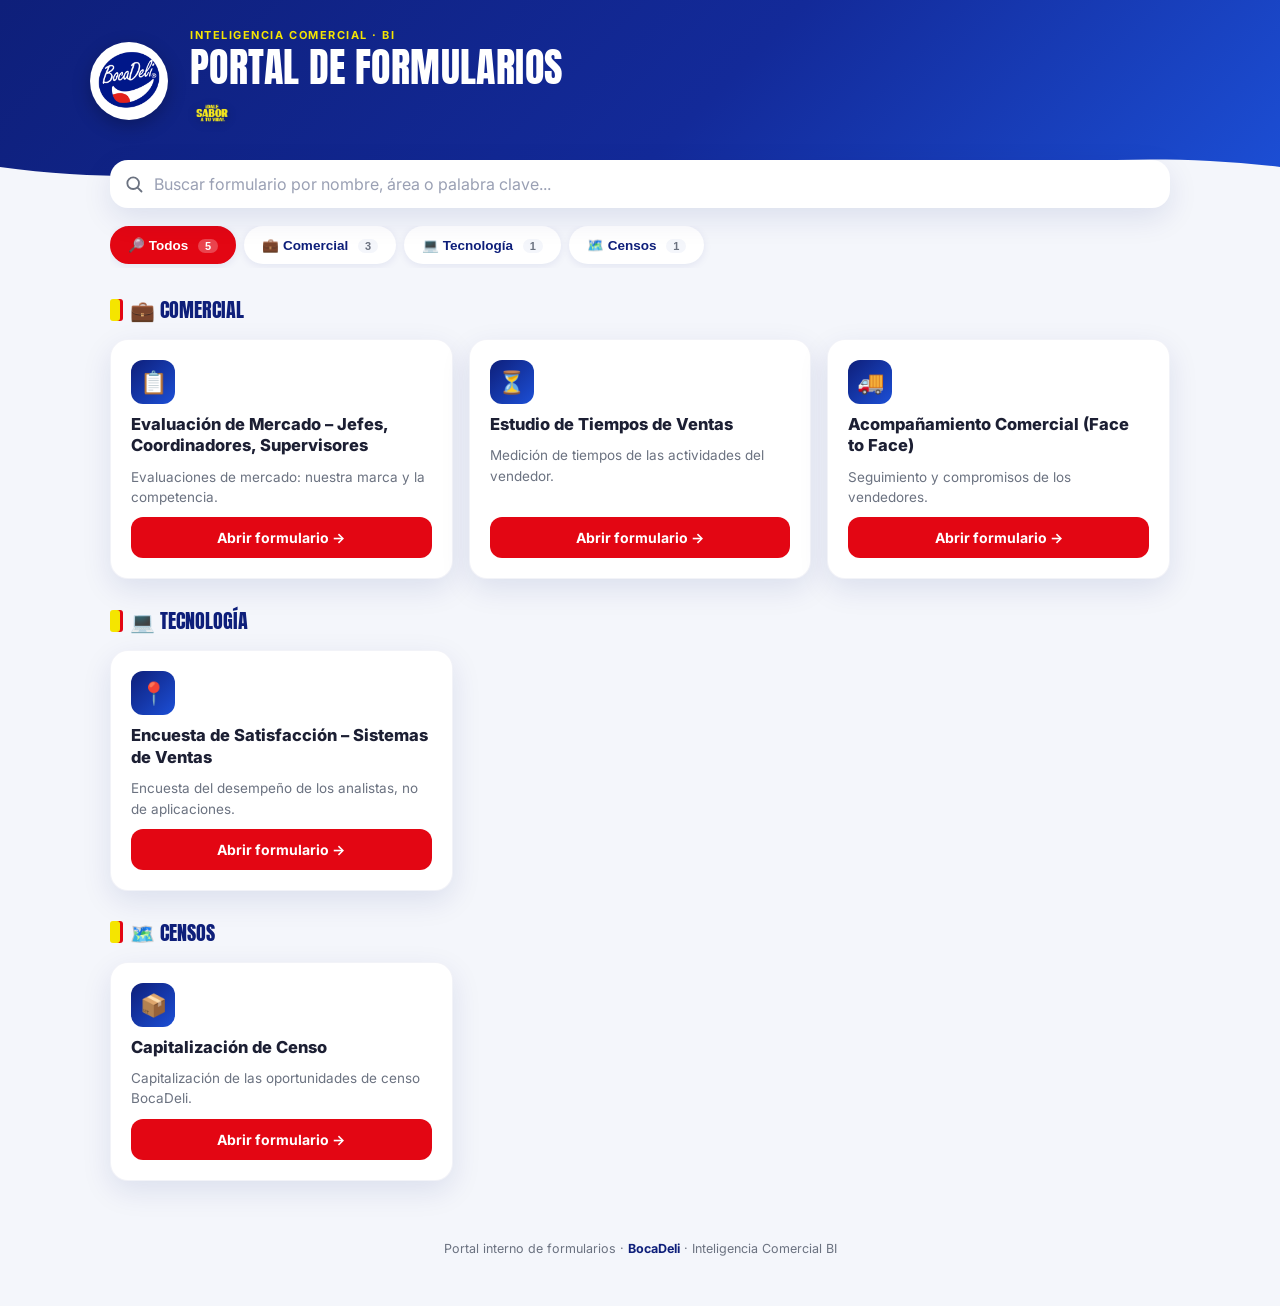
==== index.html @ ffc98bff "Add files via upload" ====
<!DOCTYPE html>
<html lang="es">
<head>
<meta charset="UTF-8">
<meta name="viewport" content="width=device-width, initial-scale=1.0, viewport-fit=cover">
<title>Portal de Formularios · BocaDeli</title>
<meta name="description" content="Portal central de formularios de campo de BocaDeli: Comercial, Tecnología y Censos.">

<!-- ===== PWA / instalación en celular ===== -->
<meta name="theme-color" content="#0e1f7a">
<meta name="mobile-web-app-capable" content="yes">
<meta name="apple-mobile-web-app-capable" content="yes">
<meta name="apple-mobile-web-app-status-bar-style" content="black-translucent">
<meta name="apple-mobile-web-app-title" content="Formularios BD">
<link rel="apple-touch-icon" href="[data-uri]">
<link id="manifest-link" rel="manifest" href="">
<link rel="icon" href="[data-uri]">

<link rel="preconnect" href="https://fonts.googleapis.com">
<link rel="preconnect" href="https://fonts.gstatic.com" crossorigin>
<link href="https://fonts.googleapis.com/css2?family=Anton&family=Inter:wght@400;500;600;700;800&display=swap" rel="stylesheet">

<style>
:root{
  --azul-marino:#0e1f7a;
  --azul-brillo:#1c4fd6;
  --rojo:#e30613;
  --rojo-oscuro:#b3040f;
  --amarillo:#f5e500;
  --blanco:#ffffff;
  --gris-fondo:#f4f6fb;
  --gris-texto:#1c1f33;
  --gris-medio:#6b7280;
  --sombra: 0 10px 30px rgba(14,31,122,.10);
  --radio: 18px;
}

*{box-sizing:border-box;margin:0;padding:0}
html{scroll-behavior:smooth}
body{
  font-family:'Inter',Arial,sans-serif;
  background:var(--gris-fondo);
  color:var(--gris-texto);
  -webkit-font-smoothing:antialiased;
  padding-bottom:40px;
}

/* ===== HEADER ===== */
header{
  position:relative;
  background:linear-gradient(135deg,var(--azul-marino) 0%,#132a99 55%,var(--azul-brillo) 100%);
  color:var(--blanco);
  padding:28px 20px 56px;
  overflow:hidden;
}
.header-inner{
  max-width:1100px;
  margin:0 auto;
  display:flex;
  align-items:center;
  gap:22px;
  flex-wrap:wrap;
}
.logo-wrap{
  width:78px;height:78px;flex:none;
  border-radius:50%;
  background:var(--blanco);
  padding:4px;
  box-shadow:0 6px 18px rgba(0,0,0,.25);
}
.logo-wrap img{width:100%;height:100%;object-fit:contain;border-radius:50%;display:block}
.titulo-wrap{flex:1;min-width:220px}
.eyebrow{
  text-transform:uppercase;
  letter-spacing:.14em;
  font-size:11px;
  font-weight:700;
  color:var(--amarillo);
  margin-bottom:4px;
}
h1{
  font-family:'Anton',Arial,sans-serif;
  font-weight:400;
  font-size:clamp(26px,5vw,40px);
  letter-spacing:.01em;
  line-height:1.05;
  text-transform:uppercase;
}
.eslogan-img{
  height:34px;
  margin-top:8px;
  filter:drop-shadow(0 2px 4px rgba(0,0,0,.25));
}
.header-wave{
  position:absolute;
  left:0;bottom:-1px;width:100%;
  line-height:0;
}
.header-wave svg{width:100%;height:44px;display:block}

/* ===== CONTENEDOR ===== */
.container{max-width:1100px;margin:-30px auto 0;padding:0 20px}

.buscador-card{
  background:var(--blanco);
  border-radius:var(--radio);
  box-shadow:var(--sombra);
  padding:14px;
  display:flex;
  gap:10px;
  align-items:center;
  position:relative;
  z-index:3;
}
.buscador-card svg{flex:none;color:var(--gris-medio)}
#buscar{
  flex:1;border:none;outline:none;
  font-size:16px;font-family:'Inter',sans-serif;
  background:transparent;color:var(--gris-texto);
}
#buscar::placeholder{color:#9aa0b4}
#limpiar{
  display:none;
  border:none;background:var(--gris-fondo);
  width:28px;height:28px;border-radius:50%;
  color:var(--gris-medio);font-size:16px;cursor:pointer;
  align-items:center;justify-content:center;
}

/* ===== FILTROS ===== */
.filtros{
  display:flex;gap:8px;overflow-x:auto;
  margin:18px 0 8px;
  padding-bottom:4px;
  -webkit-overflow-scrolling:touch;
  scrollbar-width:none;
}
.filtros::-webkit-scrollbar{display:none}
.pill{
  flex:none;
  border:2px solid transparent;
  background:var(--blanco);
  color:var(--azul-marino);
  font-weight:700;
  font-size:13.5px;
  padding:9px 16px;
  border-radius:999px;
  cursor:pointer;
  white-space:nowrap;
  box-shadow:0 2px 8px rgba(14,31,122,.08);
  transition:.15s;
}
.pill .n{
  display:inline-block;margin-left:6px;
  background:var(--gris-fondo);
  color:var(--gris-medio);
  font-size:11px;font-weight:800;
  padding:1px 7px;border-radius:999px;
}
.pill.activa{
  background:var(--rojo);
  color:var(--blanco);
  border-color:var(--rojo);
}
.pill.activa .n{background:rgba(255,255,255,.25);color:var(--blanco)}

/* ===== SECCIONES / CATEGORIAS ===== */
.cat{margin:26px 0}
.cat h2{
  font-family:'Anton',Arial,sans-serif;
  font-weight:400;
  text-transform:uppercase;
  font-size:20px;
  color:var(--azul-marino);
  display:flex;align-items:center;gap:10px;
  margin-bottom:14px;
}
.cat h2::before{
  content:"";
  width:10px;height:22px;
  background:var(--amarillo);
  border-radius:3px;
  box-shadow:3px 0 0 var(--rojo);
}

.grid{
  display:grid;
  grid-template-columns:repeat(auto-fill,minmax(260px,1fr));
  gap:16px;
}
.card{
  background:var(--blanco);
  border-radius:var(--radio);
  padding:20px;
  box-shadow:var(--sombra);
  display:flex;flex-direction:column;gap:10px;
  transition:.2s transform, .2s box-shadow;
  border:1px solid rgba(14,31,122,.05);
}
.card:hover{transform:translateY(-4px);box-shadow:0 16px 34px rgba(14,31,122,.16)}
.card .icono{
  width:44px;height:44px;
  border-radius:12px;
  background:linear-gradient(135deg,var(--azul-marino),var(--azul-brillo));
  display:flex;align-items:center;justify-content:center;
  font-size:22px;
}
.card h3{
  font-size:16.5px;
  color:var(--gris-texto);
  font-weight:800;
  line-height:1.3;
}
.card p{
  font-size:13.5px;
  color:var(--gris-medio);
  line-height:1.5;
  flex:1;
}
.btn{
  display:flex;align-items:center;justify-content:center;gap:6px;
  text-align:center;
  background:var(--rojo);
  color:var(--blanco);
  padding:12px;border-radius:12px;
  text-decoration:none;font-weight:700;font-size:14px;
  transition:.15s;
}
.btn:hover{background:var(--rojo-oscuro)}
.btn:active{transform:scale(.98)}

.vacio{
  text-align:center;
  padding:60px 20px;
  color:var(--gris-medio);
}
.vacio .emoji{font-size:40px;display:block;margin-bottom:10px}

/* ===== BOTON INSTALAR ===== */
#instalarBtn{
  position:fixed;
  right:18px;bottom:18px;
  display:none;
  align-items:center;gap:8px;
  background:var(--amarillo);
  color:var(--azul-marino);
  font-weight:800;font-size:14px;
  border:none;border-radius:999px;
  padding:13px 18px;
  box-shadow:0 10px 26px rgba(14,31,122,.35);
  cursor:pointer;
  z-index:50;
}
#instalarBtn:active{transform:scale(.97)}

/* ===== FOOTER ===== */
footer{
  text-align:center;color:var(--gris-medio);
  padding:34px 20px 10px;font-size:12.5px;
}
footer strong{color:var(--azul-marino)}

@media (max-width:520px){
  .header-inner{gap:14px}
  .logo-wrap{width:62px;height:62px}
  .eslogan-img{height:26px}
}
</style>
</head>
<body>

<header>
  <div class="header-inner">
    <div class="logo-wrap"><img src="[data-uri]" alt="Logo BocaDeli"></div>
    <div class="titulo-wrap">
      <div class="eyebrow">Inteligencia Comercial · BI</div>
      <h1>Portal de Formularios</h1>
      <img class="eslogan-img" src="[data-uri]" alt="¡Dale Sabor a Tu Vida!">
    </div>
  </div>
  <div class="header-wave">
    <svg viewBox="0 0 1200 44" preserveAspectRatio="none">
      <path d="M0,20 C200,50 350,-6 600,20 C850,46 1000,-6 1200,20 L1200,44 L0,44 Z" fill="#f4f6fb"></path>
    </svg>
  </div>
</header>

<div class="container">

  <div class="buscador-card">
    <svg width="20" height="20" viewBox="0 0 24 24" fill="none" stroke="currentColor" stroke-width="2.2" stroke-linecap="round"><circle cx="11" cy="11" r="7"/><line x1="21" y1="21" x2="16.65" y2="16.65"/></svg>
    <input id="buscar" placeholder="Buscar formulario por nombre, área o palabra clave...">
    <button id="limpiar" aria-label="Limpiar búsqueda">✕</button>
  </div>

  <div id="filtros" class="filtros"></div>

  <div id="contenido"></div>

</div>

<button id="instalarBtn">📲 Instalar app</button>

<footer>
  Portal interno de formularios · <strong>BocaDeli</strong> · Inteligencia Comercial BI
</footer>

<script>
// =====================================================================
//  SOLO EDITA ESTA LISTA para agregar, quitar o modificar formularios
// =====================================================================
const formularios=[

{categoria:"Comercial",nombre:"Evaluación de Mercado – Jefes, Coordinadores, Supervisores",icono:"📋",descripcion:"Evaluaciones de mercado: nuestra marca y la competencia.",url:"https://ee.kobotoolbox.org/x/xjILeZWO"},

{categoria:"Comercial",nombre:"Estudio de Tiempos de Ventas",icono:"⏳",descripcion:"Medición de tiempos de las actividades del vendedor.",url:"https://ee.kobotoolbox.org/x/Ns5ZGvxy"},

{categoria:"Comercial",nombre:"Acompañamiento Comercial (Face to Face)",icono:"🚚",descripcion:"Seguimiento y compromisos de los vendedores.",url:"https://ee.kobotoolbox.org/x/BVOSoxFt"},

{categoria:"Tecnología",nombre:"Encuesta de Satisfacción – Sistemas de Ventas",icono:"📍",descripcion:"Encuesta del desempeño de los analistas, no de aplicaciones.",url:"https://ee.kobotoolbox.org/x/dJZCSfoc"},

{categoria:"Censos",nombre:"Capitalización de Censo",icono:"📦",descripcion:"Capitalización de las oportunidades de censo BocaDeli.",url:"https://ee.kobotoolbox.org/x/BXG2L4Yx"}

];
// =====================================================================

let filtroActivo="Todos";
let textoBusqueda="";

function iconoCategoria(cat){
  const mapa={"Comercial":"💼","Tecnología":"💻","Censos":"🗺️"};
  return mapa[cat] || "🗂️";
}

function listaFiltrada(){
  const t=textoBusqueda.toLowerCase().trim();
  return formularios.filter(f=>{
    const coincideCat = filtroActivo==="Todos" || f.categoria===filtroActivo;
    const coincideTexto = !t ||
      f.nombre.toLowerCase().includes(t) ||
      f.categoria.toLowerCase().includes(t) ||
      f.descripcion.toLowerCase().includes(t);
    return coincideCat && coincideTexto;
  });
}

function renderFiltros(){
  const cont=document.getElementById("filtros");
  const categorias=[...new Set(formularios.map(f=>f.categoria))];
  const todas=["Todos",...categorias];
  cont.innerHTML="";
  todas.forEach(cat=>{
    const count = cat==="Todos" ? formularios.length : formularios.filter(f=>f.categoria===cat).length;
    const btn=document.createElement("button");
    btn.className="pill"+(cat===filtroActivo?" activa":"");
    btn.innerHTML = `${cat==="Todos"?"🔎":iconoCategoria(cat)} ${cat} <span class="n">${count}</span>`;
    btn.addEventListener("click",()=>{
      filtroActivo=cat;
      renderFiltros();
      renderContenido();
    });
    cont.appendChild(btn);
  });
}

function renderContenido(){
  const cont=document.getElementById("contenido");
  const lista=listaFiltrada();
  cont.innerHTML="";

  if(lista.length===0){
    cont.innerHTML = `<div class="vacio"><span class="emoji">🔍</span>No se encontraron formularios.<br>Probá con otra palabra o categoría.</div>`;
    return;
  }

  const categorias=[...new Set(lista.map(x=>x.categoria))];

  categorias.forEach(cat=>{
    const sec=document.createElement("div");
    sec.className="cat";
    sec.innerHTML=`<h2>${iconoCategoria(cat)} ${cat}</h2><div class="grid"></div>`;
    const grid=sec.querySelector(".grid");

    lista.filter(x=>x.categoria===cat).forEach(f=>{
      const card=document.createElement("div");
      card.className="card";
      card.innerHTML=`
        <div class="icono">${f.icono}</div>
        <h3>${f.nombre}</h3>
        <p>${f.descripcion}</p>
        <a class="btn" href="${f.url}" target="_blank" rel="noopener">Abrir formulario →</a>
      `;
      grid.appendChild(card);
    });

    cont.appendChild(sec);
  });
}

document.getElementById("buscar").addEventListener("input",e=>{
  textoBusqueda=e.target.value;
  document.getElementById("limpiar").style.display = textoBusqueda ? "flex" : "none";
  renderContenido();
});

document.getElementById("limpiar").addEventListener("click",()=>{
  textoBusqueda="";
  document.getElementById("buscar").value="";
  document.getElementById("limpiar").style.display="none";
  renderContenido();
});

renderFiltros();
renderContenido();

// =====================================================================
//  Instalación como app en el celular (PWA - Manifest dinámico)
// =====================================================================
const manifest = {
  name: "Portal de Formularios BocaDeli",
  short_name: "Formularios BD",
  description: "Portal central de formularios de campo de BocaDeli",
  start_url: location.pathname,
  scope: location.pathname,
  display: "standalone",
  background_color: "#f4f6fb",
  theme_color: "#0e1f7a",
  icons: [
    { src: "[data-uri]", sizes: "192x192", type: "image/png" },
    { src: "[data-uri]", sizes: "512x512", type: "image/png" }
  ]
};
const manifestBlob = new Blob([JSON.stringify(manifest)], {type:"application/json"});
document.getElementById("manifest-link").setAttribute("href", URL.createObjectURL(manifestBlob));

let deferredPrompt=null;
const instalarBtn=document.getElementById("instalarBtn");

window.addEventListener("beforeinstallprompt",(e)=>{
  e.preventDefault();
  deferredPrompt=e;
  instalarBtn.style.display="flex";
});

instalarBtn.addEventListener("click", async ()=>{
  if(deferredPrompt){
    deferredPrompt.prompt();
    await deferredPrompt.userChoice;
    deferredPrompt=null;
    instalarBtn.style.display="none";
  } else if(/iphone|ipad|ipod/i.test(navigator.userAgent)){
    alert("En iPhone/iPad: tocá el botón Compartir (⬆️) y luego 'Agregar a pantalla de inicio'.");
  } else {
    alert("Abrí el menú del navegador (⋮) y elegí 'Instalar app' o 'Agregar a pantalla de inicio'.");
  }
});

window.addEventListener("appinstalled", ()=>{
  instalarBtn.style.display="none";
});
</script>

</body>
</html>
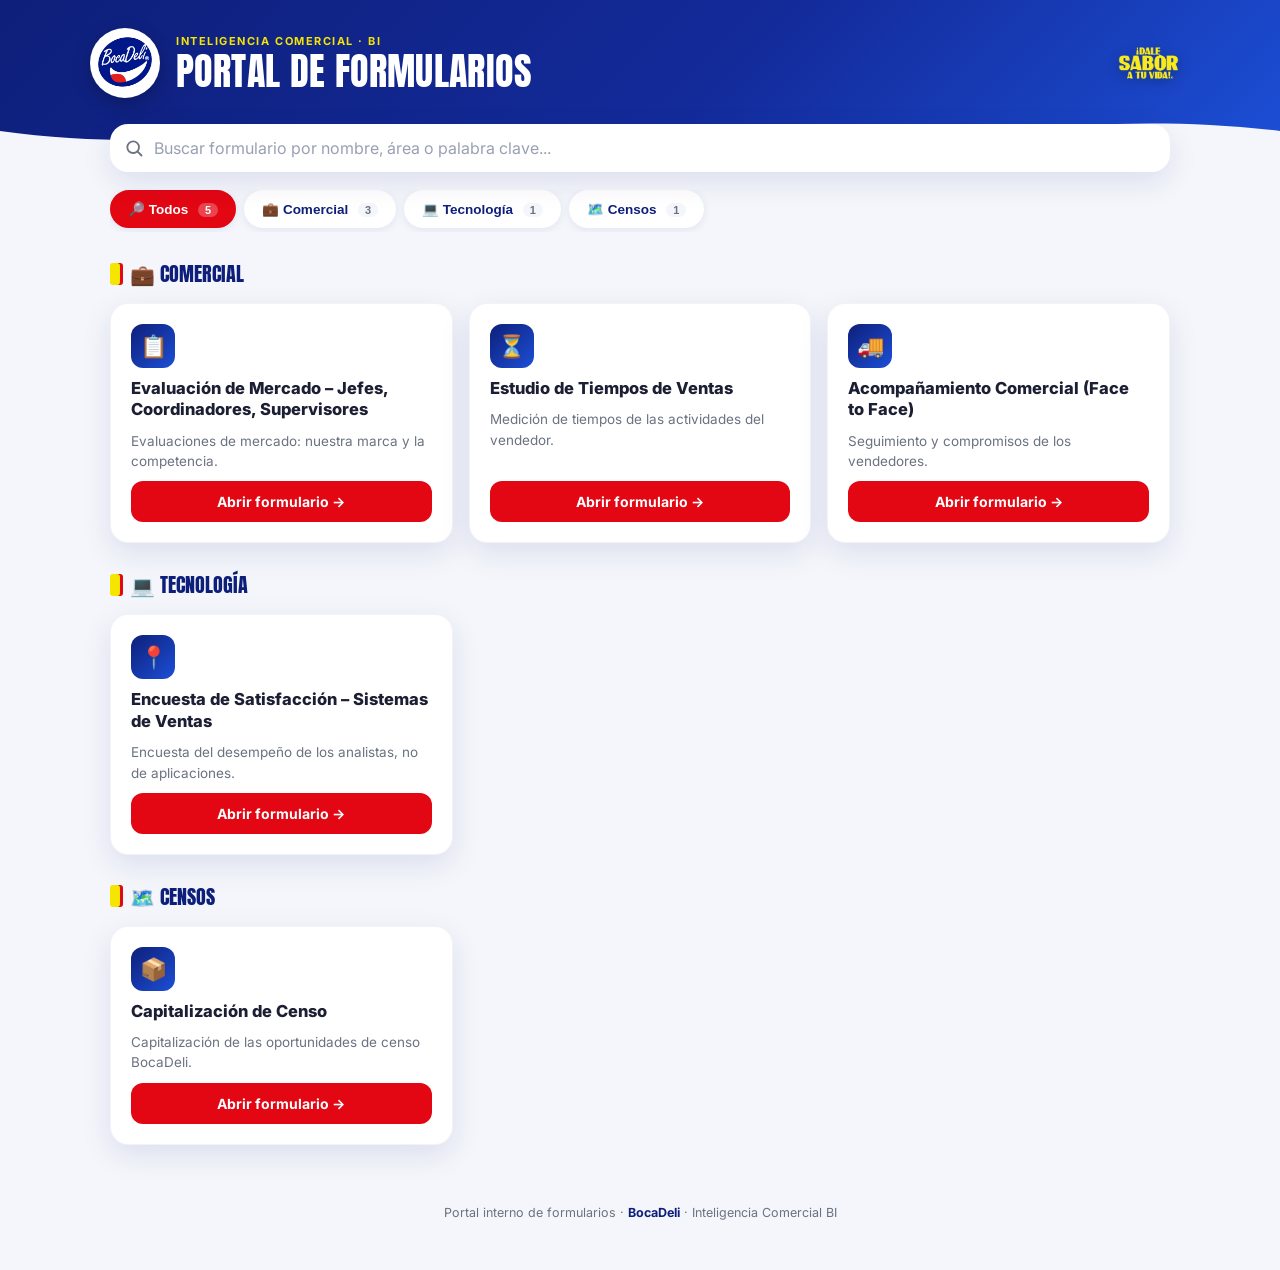
==== commit b5b8da18: "Add files via upload" ====
--- a/index.html
+++ b/index.html
@@ -12,9 +12,9 @@
 <meta name="apple-mobile-web-app-capable" content="yes">
 <meta name="apple-mobile-web-app-status-bar-style" content="black-translucent">
 <meta name="apple-mobile-web-app-title" content="Formularios BD">
-<link rel="apple-touch-icon" href="[data-uri]">
-<link id="manifest-link" rel="manifest" href="">
-<link rel="icon" href="[data-uri]">
+<link rel="apple-touch-icon" href="icon-512.png">
+<link rel="manifest" href="manifest.json">
+<link rel="icon" href="icon-192.png">
 
 <link rel="preconnect" href="https://fonts.googleapis.com">
 <link rel="preconnect" href="https://fonts.gstatic.com" crossorigin>
@@ -58,18 +58,25 @@
   margin:0 auto;
   display:flex;
   align-items:center;
-  gap:22px;
+  justify-content:space-between;
+  gap:18px;
   flex-wrap:wrap;
 }
+.marca-izq{
+  display:flex;
+  align-items:center;
+  gap:16px;
+  flex:1;
+  min-width:220px;
+}
 .logo-wrap{
-  width:78px;height:78px;flex:none;
+  width:70px;height:70px;flex:none;
   border-radius:50%;
   background:var(--blanco);
   padding:4px;
   box-shadow:0 6px 18px rgba(0,0,0,.25);
 }
 .logo-wrap img{width:100%;height:100%;object-fit:contain;border-radius:50%;display:block}
-.titulo-wrap{flex:1;min-width:220px}
 .eyebrow{
   text-transform:uppercase;
   letter-spacing:.14em;
@@ -81,15 +88,25 @@
 h1{
   font-family:'Anton',Arial,sans-serif;
   font-weight:400;
-  font-size:clamp(26px,5vw,40px);
+  font-size:clamp(24px,4.6vw,38px);
   letter-spacing:.01em;
   line-height:1.05;
   text-transform:uppercase;
 }
+.eslogan-wrap{
+  flex:none;
+  margin-left:auto;
+}
 .eslogan-img{
-  height:34px;
-  margin-top:8px;
-  filter:drop-shadow(0 2px 4px rgba(0,0,0,.25));
+  height:64px;
+  display:block;
+  filter:drop-shadow(0 3px 6px rgba(0,0,0,.3));
+}
+@media (max-width:640px){
+  .header-inner{justify-content:center;text-align:center}
+  .marca-izq{justify-content:center}
+  .eslogan-wrap{margin:0 auto}
+  .eslogan-img{height:48px;margin-top:4px}
 }
 .header-wave{
   position:absolute;
@@ -271,10 +288,14 @@
 
 <header>
   <div class="header-inner">
-    <div class="logo-wrap"><img src="[data-uri]" alt="Logo BocaDeli"></div>
-    <div class="titulo-wrap">
-      <div class="eyebrow">Inteligencia Comercial · BI</div>
-      <h1>Portal de Formularios</h1>
+    <div class="marca-izq">
+      <div class="logo-wrap"><img src="[data-uri]" alt="Logo BocaDeli"></div>
+      <div class="titulo-wrap">
+        <div class="eyebrow">Inteligencia Comercial · BI</div>
+        <h1>Portal de Formularios</h1>
+      </div>
+    </div>
+    <div class="eslogan-wrap">
       <img class="eslogan-img" src="[data-uri]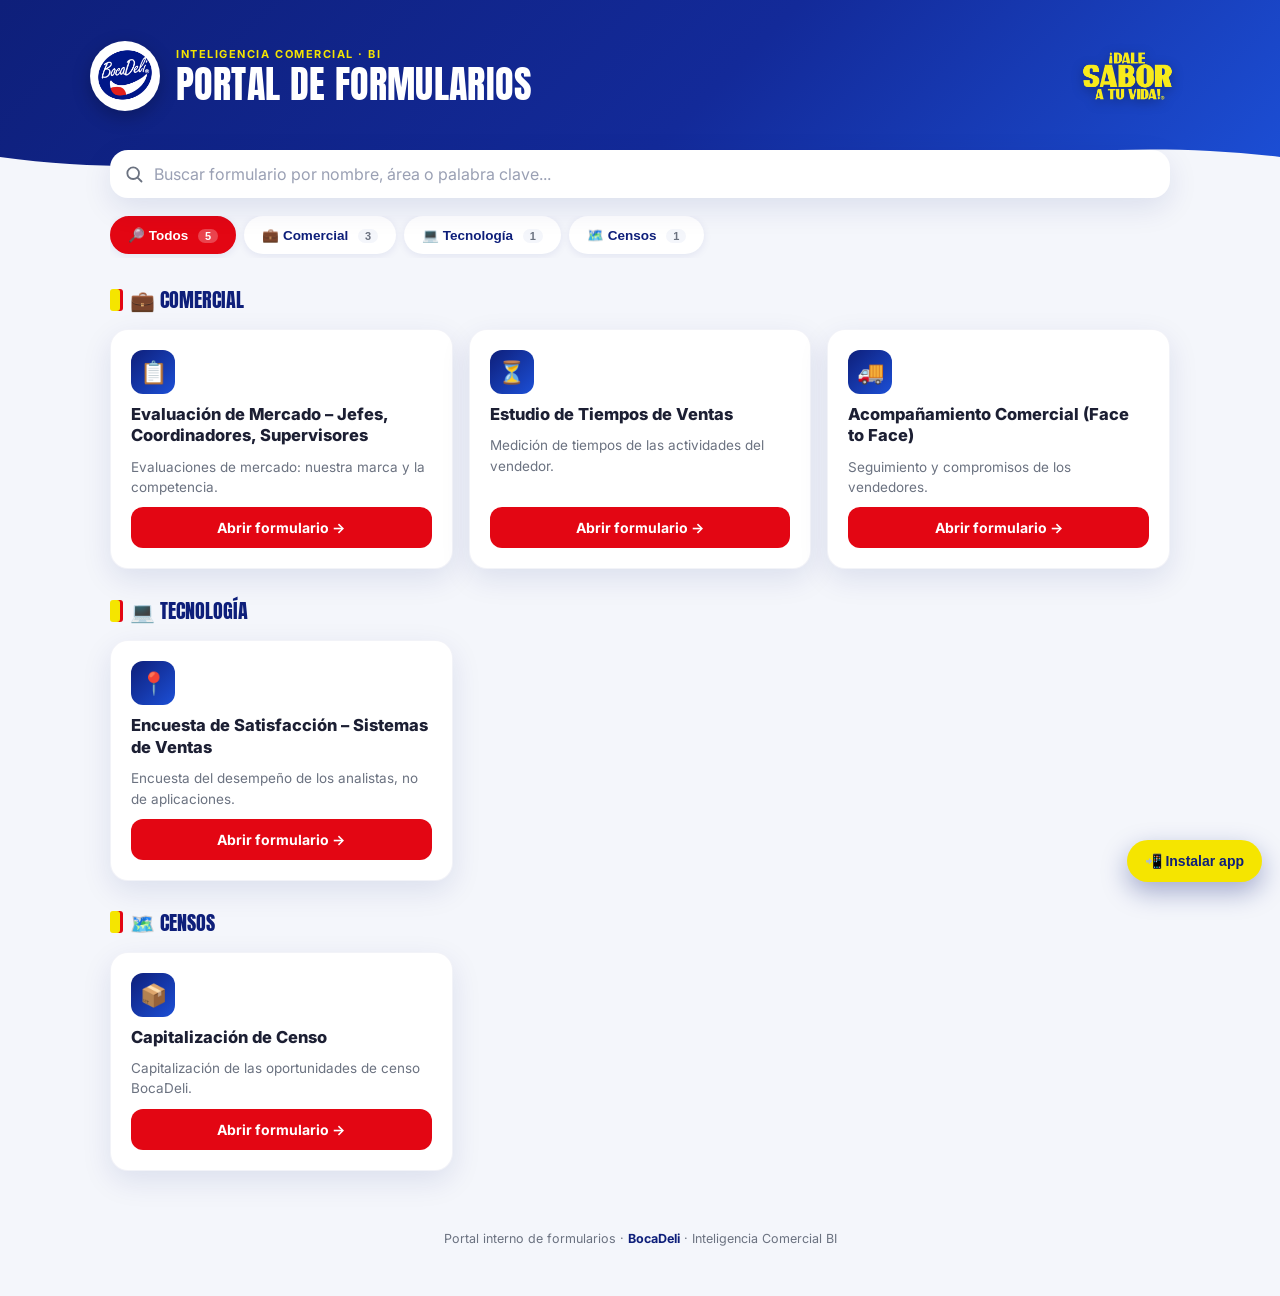
==== commit 4b019ca9: "Add files via upload" ====
--- a/index.html
+++ b/index.html
@@ -12,9 +12,8 @@
 <meta name="apple-mobile-web-app-capable" content="yes">
 <meta name="apple-mobile-web-app-status-bar-style" content="black-translucent">
 <meta name="apple-mobile-web-app-title" content="Formularios BD">
-<link rel="apple-touch-icon" href="icon-512.png">
-<link rel="manifest" href="manifest.json">
-<link rel="icon" href="icon-192.png">
+<link rel="apple-touch-icon" href="[data-uri]">
+<link rel="icon" href="[data-uri]">
 
 <link rel="preconnect" href="https://fonts.googleapis.com">
 <link rel="preconnect" href="https://fonts.gstatic.com" crossorigin>
@@ -98,7 +97,7 @@
   margin-left:auto;
 }
 .eslogan-img{
-  height:64px;
+  height:96px;
   display:block;
   filter:drop-shadow(0 3px 6px rgba(0,0,0,.3));
 }
@@ -106,7 +105,7 @@
   .header-inner{justify-content:center;text-align:center}
   .marca-izq{justify-content:center}
   .eslogan-wrap{margin:0 auto}
-  .eslogan-img{height:48px;margin-top:4px}
+  .eslogan-img{height:64px;margin-top:4px}
 }
 .header-wave{
   position:absolute;
@@ -435,22 +434,17 @@
 renderContenido();
 
 // =====================================================================
-//  Instalación como app en el celular (PWA)
-//  El manifest.json y sw.js van como archivos aparte junto a este index.html
+//  Instalación como app en el celular
+//  (archivo único: usamos el prompt nativo si el navegador lo ofrece,
+//   y si no, mostramos instrucciones claras paso a paso)
 // =====================================================================
-if("serviceWorker" in navigator){
-  window.addEventListener("load", ()=>{
-    navigator.serviceWorker.register("sw.js").catch(()=>{});
-  });
-}
-
 let deferredPrompt=null;
 const instalarBtn=document.getElementById("instalarBtn");
+instalarBtn.style.display="flex"; // siempre visible
 
 window.addEventListener("beforeinstallprompt",(e)=>{
   e.preventDefault();
   deferredPrompt=e;
-  instalarBtn.style.display="flex";
 });
 
 instalarBtn.addEventListener("click", async ()=>{
@@ -458,11 +452,16 @@
     deferredPrompt.prompt();
     await deferredPrompt.userChoice;
     deferredPrompt=null;
-    instalarBtn.style.display="none";
-  } else if(/iphone|ipad|ipod/i.test(navigator.userAgent)){
-    alert("En iPhone/iPad: tocá el botón Compartir (⬆️) y luego 'Agregar a pantalla de inicio'.");
+    return;
+  }
+  const esIOS=/iphone|ipad|ipod/i.test(navigator.userAgent);
+  const esAndroid=/android/i.test(navigator.userAgent);
+  if(esIOS){
+    alert("Para instalar en iPhone/iPad:\n\n1. Tocá el botón Compartir (⬆️) en la barra del navegador.\n2. Elegí 'Agregar a pantalla de inicio'.\n3. Confirmá tocando 'Agregar'.");
+  } else if(esAndroid){
+    alert("Para instalar en Android:\n\n1. Tocá el menú (⋮) arriba a la derecha del navegador.\n2. Elegí 'Agregar a pantalla de inicio' o 'Instalar app'.\n3. Confirmá tocando 'Agregar' o 'Instalar'.");
   } else {
-    alert("Abrí el menú del navegador (⋮) y elegí 'Instalar app' o 'Agregar a pantalla de inicio'.");
+    alert("Abrí el menú del navegador y buscá la opción 'Instalar app' o 'Agregar a pantalla de inicio'.");
   }
 });
 
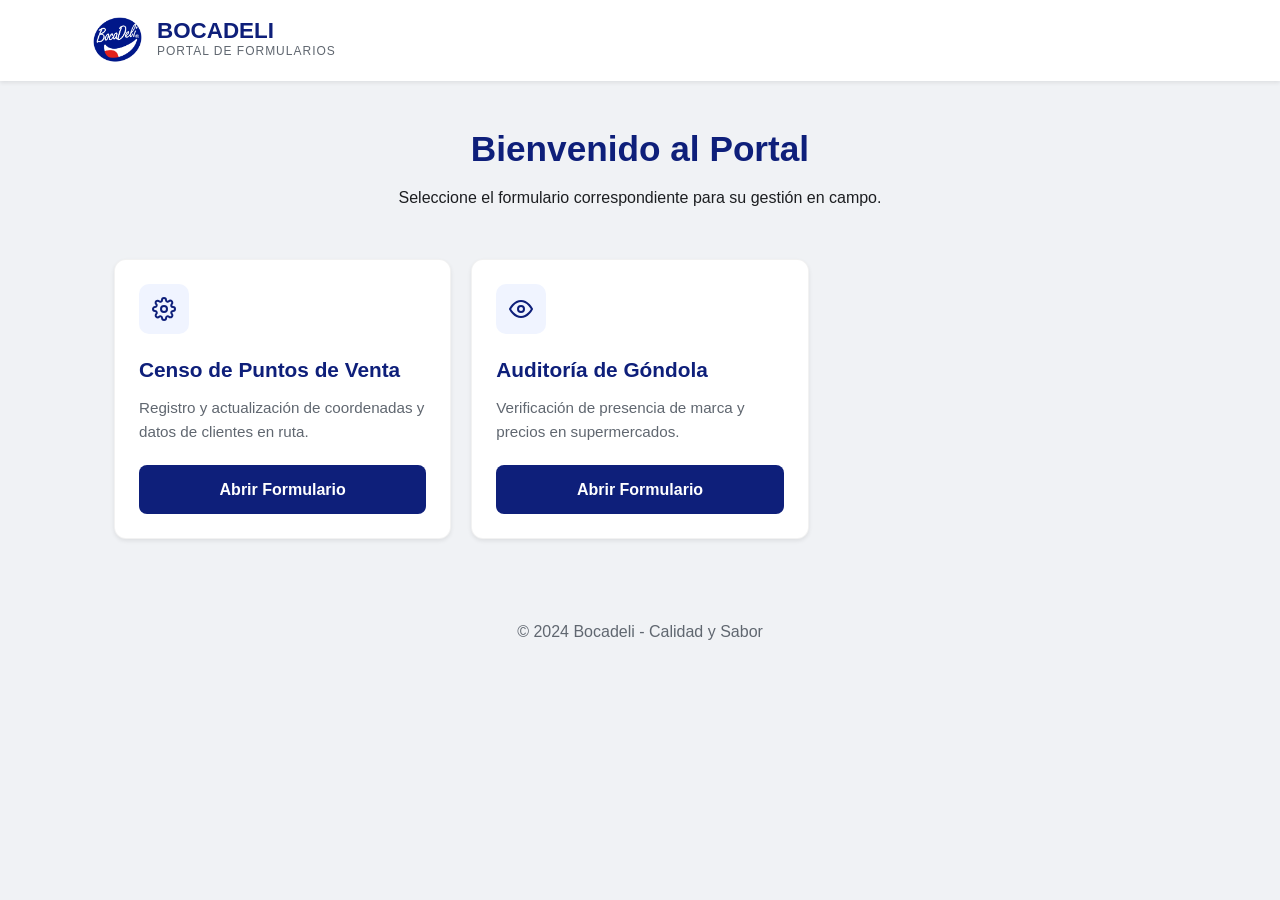
==== commit 60e57ab8: "Add files via upload" ====
--- a/index.html
+++ b/index.html
@@ -1,474 +1,63 @@
 <!DOCTYPE html>
 <html lang="es">
 <head>
-<meta charset="UTF-8">
-<meta name="viewport" content="width=device-width, initial-scale=1.0, viewport-fit=cover">
-<title>Portal de Formularios · BocaDeli</title>
-<meta name="description" content="Portal central de formularios de campo de BocaDeli: Comercial, Tecnología y Censos.">
-
-<!-- ===== PWA / instalación en celular ===== -->
-<meta name="theme-color" content="#0e1f7a">
-<meta name="mobile-web-app-capable" content="yes">
-<meta name="apple-mobile-web-app-capable" content="yes">
-<meta name="apple-mobile-web-app-status-bar-style" content="black-translucent">
-<meta name="apple-mobile-web-app-title" content="Formularios BD">
-<link rel="apple-touch-icon" href="[data-uri]">
-<link rel="icon" href="[data-uri]">
-
-<link rel="preconnect" href="https://fonts.googleapis.com">
-<link rel="preconnect" href="https://fonts.gstatic.com" crossorigin>
-<link href="https://fonts.googleapis.com/css2?family=Anton&family=Inter:wght@400;500;600;700;800&display=swap" rel="stylesheet">
-
-<style>
-:root{
-  --azul-marino:#0e1f7a;
-  --azul-brillo:#1c4fd6;
-  --rojo:#e30613;
-  --rojo-oscuro:#b3040f;
-  --amarillo:#f5e500;
-  --blanco:#ffffff;
-  --gris-fondo:#f4f6fb;
-  --gris-texto:#1c1f33;
-  --gris-medio:#6b7280;
-  --sombra: 0 10px 30px rgba(14,31,122,.10);
-  --radio: 18px;
-}
-
-*{box-sizing:border-box;margin:0;padding:0}
-html{scroll-behavior:smooth}
-body{
-  font-family:'Inter',Arial,sans-serif;
-  background:var(--gris-fondo);
-  color:var(--gris-texto);
-  -webkit-font-smoothing:antialiased;
-  padding-bottom:40px;
-}
-
-/* ===== HEADER ===== */
-header{
-  position:relative;
-  background:linear-gradient(135deg,var(--azul-marino) 0%,#132a99 55%,var(--azul-brillo) 100%);
-  color:var(--blanco);
-  padding:28px 20px 56px;
-  overflow:hidden;
-}
-.header-inner{
-  max-width:1100px;
-  margin:0 auto;
-  display:flex;
-  align-items:center;
-  justify-content:space-between;
-  gap:18px;
-  flex-wrap:wrap;
-}
-.marca-izq{
-  display:flex;
-  align-items:center;
-  gap:16px;
-  flex:1;
-  min-width:220px;
-}
-.logo-wrap{
-  width:70px;height:70px;flex:none;
-  border-radius:50%;
-  background:var(--blanco);
-  padding:4px;
-  box-shadow:0 6px 18px rgba(0,0,0,.25);
-}
-.logo-wrap img{width:100%;height:100%;object-fit:contain;border-radius:50%;display:block}
-.eyebrow{
-  text-transform:uppercase;
-  letter-spacing:.14em;
-  font-size:11px;
-  font-weight:700;
-  color:var(--amarillo);
-  margin-bottom:4px;
-}
-h1{
-  font-family:'Anton',Arial,sans-serif;
-  font-weight:400;
-  font-size:clamp(24px,4.6vw,38px);
-  letter-spacing:.01em;
-  line-height:1.05;
-  text-transform:uppercase;
-}
-.eslogan-wrap{
-  flex:none;
-  margin-left:auto;
-}
-.eslogan-img{
-  height:96px;
-  display:block;
-  filter:drop-shadow(0 3px 6px rgba(0,0,0,.3));
-}
-@media (max-width:640px){
-  .header-inner{justify-content:center;text-align:center}
-  .marca-izq{justify-content:center}
-  .eslogan-wrap{margin:0 auto}
-  .eslogan-img{height:64px;margin-top:4px}
-}
-.header-wave{
-  position:absolute;
-  left:0;bottom:-1px;width:100%;
-  line-height:0;
-}
-.header-wave svg{width:100%;height:44px;display:block}
-
-/* ===== CONTENEDOR ===== */
-.container{max-width:1100px;margin:-30px auto 0;padding:0 20px}
-
-.buscador-card{
-  background:var(--blanco);
-  border-radius:var(--radio);
-  box-shadow:var(--sombra);
-  padding:14px;
-  display:flex;
-  gap:10px;
-  align-items:center;
-  position:relative;
-  z-index:3;
-}
-.buscador-card svg{flex:none;color:var(--gris-medio)}
-#buscar{
-  flex:1;border:none;outline:none;
-  font-size:16px;font-family:'Inter',sans-serif;
-  background:transparent;color:var(--gris-texto);
-}
-#buscar::placeholder{color:#9aa0b4}
-#limpiar{
-  display:none;
-  border:none;background:var(--gris-fondo);
-  width:28px;height:28px;border-radius:50%;
-  color:var(--gris-medio);font-size:16px;cursor:pointer;
-  align-items:center;justify-content:center;
-}
-
-/* ===== FILTROS ===== */
-.filtros{
-  display:flex;gap:8px;overflow-x:auto;
-  margin:18px 0 8px;
-  padding-bottom:4px;
-  -webkit-overflow-scrolling:touch;
-  scrollbar-width:none;
-}
-.filtros::-webkit-scrollbar{display:none}
-.pill{
-  flex:none;
-  border:2px solid transparent;
-  background:var(--blanco);
-  color:var(--azul-marino);
-  font-weight:700;
-  font-size:13.5px;
-  padding:9px 16px;
-  border-radius:999px;
-  cursor:pointer;
-  white-space:nowrap;
-  box-shadow:0 2px 8px rgba(14,31,122,.08);
-  transition:.15s;
-}
-.pill .n{
-  display:inline-block;margin-left:6px;
-  background:var(--gris-fondo);
-  color:var(--gris-medio);
-  font-size:11px;font-weight:800;
-  padding:1px 7px;border-radius:999px;
-}
-.pill.activa{
-  background:var(--rojo);
-  color:var(--blanco);
-  border-color:var(--rojo);
-}
-.pill.activa .n{background:rgba(255,255,255,.25);color:var(--blanco)}
-
-/* ===== SECCIONES / CATEGORIAS ===== */
-.cat{margin:26px 0}
-.cat h2{
-  font-family:'Anton',Arial,sans-serif;
-  font-weight:400;
-  text-transform:uppercase;
-  font-size:20px;
-  color:var(--azul-marino);
-  display:flex;align-items:center;gap:10px;
-  margin-bottom:14px;
-}
-.cat h2::before{
-  content:"";
-  width:10px;height:22px;
-  background:var(--amarillo);
-  border-radius:3px;
-  box-shadow:3px 0 0 var(--rojo);
-}
-
-.grid{
-  display:grid;
-  grid-template-columns:repeat(auto-fill,minmax(260px,1fr));
-  gap:16px;
-}
-.card{
-  background:var(--blanco);
-  border-radius:var(--radio);
-  padding:20px;
-  box-shadow:var(--sombra);
-  display:flex;flex-direction:column;gap:10px;
-  transition:.2s transform, .2s box-shadow;
-  border:1px solid rgba(14,31,122,.05);
-}
-.card:hover{transform:translateY(-4px);box-shadow:0 16px 34px rgba(14,31,122,.16)}
-.card .icono{
-  width:44px;height:44px;
-  border-radius:12px;
-  background:linear-gradient(135deg,var(--azul-marino),var(--azul-brillo));
-  display:flex;align-items:center;justify-content:center;
-  font-size:22px;
-}
-.card h3{
-  font-size:16.5px;
-  color:var(--gris-texto);
-  font-weight:800;
-  line-height:1.3;
-}
-.card p{
-  font-size:13.5px;
-  color:var(--gris-medio);
-  line-height:1.5;
-  flex:1;
-}
-.btn{
-  display:flex;align-items:center;justify-content:center;gap:6px;
-  text-align:center;
-  background:var(--rojo);
-  color:var(--blanco);
-  padding:12px;border-radius:12px;
-  text-decoration:none;font-weight:700;font-size:14px;
-  transition:.15s;
-}
-.btn:hover{background:var(--rojo-oscuro)}
-.btn:active{transform:scale(.98)}
-
-.vacio{
-  text-align:center;
-  padding:60px 20px;
-  color:var(--gris-medio);
-}
-.vacio .emoji{font-size:40px;display:block;margin-bottom:10px}
-
-/* ===== BOTON INSTALAR ===== */
-#instalarBtn{
-  position:fixed;
-  right:18px;bottom:18px;
-  display:none;
-  align-items:center;gap:8px;
-  background:var(--amarillo);
-  color:var(--azul-marino);
-  font-weight:800;font-size:14px;
-  border:none;border-radius:999px;
-  padding:13px 18px;
-  box-shadow:0 10px 26px rgba(14,31,122,.35);
-  cursor:pointer;
-  z-index:50;
-}
-#instalarBtn:active{transform:scale(.97)}
-
-/* ===== FOOTER ===== */
-footer{
-  text-align:center;color:var(--gris-medio);
-  padding:34px 20px 10px;font-size:12.5px;
-}
-footer strong{color:var(--azul-marino)}
-
-@media (max-width:520px){
-  .header-inner{gap:14px}
-  .logo-wrap{width:62px;height:62px}
-  .eslogan-img{height:26px}
-}
-</style>
+    <meta charset="UTF-8">
+    <meta name="viewport" content="width=device-width, initial-scale=1.0">
+    <meta name="description" content="Portal oficial de formularios para personal de Bocadeli.">
+    <meta name="theme-color" content="#0E1F7A">
+    <title>Portal de Formularios | Bocadeli</title>
+    <link rel="stylesheet" href="style.css">
+    <link rel="manifest" href="manifest.json">
+    <link rel="shortcut icon" href="logo.png" type="image/png">
+    <link rel="apple-touch-icon" href="logo.png">
 </head>
 <body>
 
-<header>
-  <div class="header-inner">
-    <div class="marca-izq">
-      <div class="logo-wrap"><img src="[data-uri]" alt="Logo BocaDeli"></div>
-      <div class="titulo-wrap">
-        <div class="eyebrow">Inteligencia Comercial · BI</div>
-        <h1>Portal de Formularios</h1>
-      </div>
+    <header class="header">
+        <div class="header-container">
+            <div class="logo">
+                <img src="logo.png" alt="Bocadeli Logo" class="logo-img">
+                <div class="logo-text">
+                    <span class="brand">BOCADELI</span>
+                    <span class="subtitle">PORTAL DE FORMULARIOS</span>
+                </div>
+            </div>
+            <nav>
+                <button id="installBtn" class="btn-install hidden">Instalar Aplicación</button>
+            </nav>
+        </div>
+    </header>
+
+    <main class="container">
+        <section class="hero">
+            <h1>Bienvenido al Portal</h1>
+            <p>Seleccione el formulario correspondiente para su gestión en campo.</p>
+        </section>
+
+        <div id="forms-container" class="grid-layout">
+            <!-- Cargando dinámicamente -->
+            <div class="loader-container">
+                <div class="spinner"></div>
+                <p>Cargando formularios...</p>
+            </div>
+        </div>
+    </main>
+
+    <!-- UI Mensajes Especiales -->
+    <div id="ios-prompt" class="ios-prompt hidden">
+        <p><strong>Instalar en iPhone:</strong> Toca el icono de compartir <svg width="20" height="20" viewBox="0 0 24 24" fill="none" stroke="currentColor" stroke-width="2"><path d="M4 12v8a2 2 0 0 0 2 2h12a2 2 0 0 0 2-2v-8M16 6l-4-4-4 4M12 2v13"/></svg> y selecciona <strong>"Añadir a pantalla de inicio"</strong>.</p>
+        <button onclick="this.parentElement.classList.add('hidden')">Entendido</button>
     </div>
-    <div class="eslogan-wrap">
-      <img class="eslogan-img" src="[data-uri]" alt="¡Dale Sabor a Tu Vida!">
+
+    <div id="protocol-warning" class="protocol-warning hidden">
+        ⚠️ La instalación requiere HTTPS. Use GitHub Pages para habilitar esta función.
     </div>
-  </div>
-  <div class="header-wave">
-    <svg viewBox="0 0 1200 44" preserveAspectRatio="none">
-      <path d="M0,20 C200,50 350,-6 600,20 C850,46 1000,-6 1200,20 L1200,44 L0,44 Z" fill="#f4f6fb"></path>
-    </svg>
-  </div>
-</header>
 
-<div class="container">
+    <footer class="footer">
+        <p>&copy; 2024 Bocadeli - Calidad y Sabor</p>
+    </footer>
 
-  <div class="buscador-card">
-    <svg width="20" height="20" viewBox="0 0 24 24" fill="none" stroke="currentColor" stroke-width="2.2" stroke-linecap="round"><circle cx="11" cy="11" r="7"/><line x1="21" y1="21" x2="16.65" y2="16.65"/></svg>
-    <input id="buscar" placeholder="Buscar formulario por nombre, área o palabra clave...">
-    <button id="limpiar" aria-label="Limpiar búsqueda">✕</button>
-  </div>
-
-  <div id="filtros" class="filtros"></div>
-
-  <div id="contenido"></div>
-
-</div>
-
-<button id="instalarBtn">📲 Instalar app</button>
-
-<footer>
-  Portal interno de formularios · <strong>BocaDeli</strong> · Inteligencia Comercial BI
-</footer>
-
-<script>
-// =====================================================================
-//  SOLO EDITA ESTA LISTA para agregar, quitar o modificar formularios
-// =====================================================================
-const formularios=[
-
-{categoria:"Comercial",nombre:"Evaluación de Mercado – Jefes, Coordinadores, Supervisores",icono:"📋",descripcion:"Evaluaciones de mercado: nuestra marca y la competencia.",url:"https://ee.kobotoolbox.org/x/xjILeZWO"},
-
-{categoria:"Comercial",nombre:"Estudio de Tiempos de Ventas",icono:"⏳",descripcion:"Medición de tiempos de las actividades del vendedor.",url:"https://ee.kobotoolbox.org/x/Ns5ZGvxy"},
-
-{categoria:"Comercial",nombre:"Acompañamiento Comercial (Face to Face)",icono:"🚚",descripcion:"Seguimiento y compromisos de los vendedores.",url:"https://ee.kobotoolbox.org/x/BVOSoxFt"},
-
-{categoria:"Tecnología",nombre:"Encuesta de Satisfacción – Sistemas de Ventas",icono:"📍",descripcion:"Encuesta del desempeño de los analistas, no de aplicaciones.",url:"https://ee.kobotoolbox.org/x/dJZCSfoc"},
-
-{categoria:"Censos",nombre:"Capitalización de Censo",icono:"📦",descripcion:"Capitalización de las oportunidades de censo BocaDeli.",url:"https://ee.kobotoolbox.org/x/BXG2L4Yx"}
-
-];
-// =====================================================================
-
-let filtroActivo="Todos";
-let textoBusqueda="";
-
-function iconoCategoria(cat){
-  const mapa={"Comercial":"💼","Tecnología":"💻","Censos":"🗺️"};
-  return mapa[cat] || "🗂️";
-}
-
-function listaFiltrada(){
-  const t=textoBusqueda.toLowerCase().trim();
-  return formularios.filter(f=>{
-    const coincideCat = filtroActivo==="Todos" || f.categoria===filtroActivo;
-    const coincideTexto = !t ||
-      f.nombre.toLowerCase().includes(t) ||
-      f.categoria.toLowerCase().includes(t) ||
-      f.descripcion.toLowerCase().includes(t);
-    return coincideCat && coincideTexto;
-  });
-}
-
-function renderFiltros(){
-  const cont=document.getElementById("filtros");
-  const categorias=[...new Set(formularios.map(f=>f.categoria))];
-  const todas=["Todos",...categorias];
-  cont.innerHTML="";
-  todas.forEach(cat=>{
-    const count = cat==="Todos" ? formularios.length : formularios.filter(f=>f.categoria===cat).length;
-    const btn=document.createElement("button");
-    btn.className="pill"+(cat===filtroActivo?" activa":"");
-    btn.innerHTML = `${cat==="Todos"?"🔎":iconoCategoria(cat)} ${cat} <span class="n">${count}</span>`;
-    btn.addEventListener("click",()=>{
-      filtroActivo=cat;
-      renderFiltros();
-      renderContenido();
-    });
-    cont.appendChild(btn);
-  });
-}
-
-function renderContenido(){
-  const cont=document.getElementById("contenido");
-  const lista=listaFiltrada();
-  cont.innerHTML="";
-
-  if(lista.length===0){
-    cont.innerHTML = `<div class="vacio"><span class="emoji">🔍</span>No se encontraron formularios.<br>Probá con otra palabra o categoría.</div>`;
-    return;
-  }
-
-  const categorias=[...new Set(lista.map(x=>x.categoria))];
-
-  categorias.forEach(cat=>{
-    const sec=document.createElement("div");
-    sec.className="cat";
-    sec.innerHTML=`<h2>${iconoCategoria(cat)} ${cat}</h2><div class="grid"></div>`;
-    const grid=sec.querySelector(".grid");
-
-    lista.filter(x=>x.categoria===cat).forEach(f=>{
-      const card=document.createElement("div");
-      card.className="card";
-      card.innerHTML=`
-        <div class="icono">${f.icono}</div>
-        <h3>${f.nombre}</h3>
-        <p>${f.descripcion}</p>
-        <a class="btn" href="${f.url}" target="_blank" rel="noopener">Abrir formulario →</a>
-      `;
-      grid.appendChild(card);
-    });
-
-    cont.appendChild(sec);
-  });
-}
-
-document.getElementById("buscar").addEventListener("input",e=>{
-  textoBusqueda=e.target.value;
-  document.getElementById("limpiar").style.display = textoBusqueda ? "flex" : "none";
-  renderContenido();
-});
-
-document.getElementById("limpiar").addEventListener("click",()=>{
-  textoBusqueda="";
-  document.getElementById("buscar").value="";
-  document.getElementById("limpiar").style.display="none";
-  renderContenido();
-});
-
-renderFiltros();
-renderContenido();
-
-// =====================================================================
-//  Instalación como app en el celular
-//  (archivo único: usamos el prompt nativo si el navegador lo ofrece,
-//   y si no, mostramos instrucciones claras paso a paso)
-// =====================================================================
-let deferredPrompt=null;
-const instalarBtn=document.getElementById("instalarBtn");
-instalarBtn.style.display="flex"; // siempre visible
-
-window.addEventListener("beforeinstallprompt",(e)=>{
-  e.preventDefault();
-  deferredPrompt=e;
-});
-
-instalarBtn.addEventListener("click", async ()=>{
-  if(deferredPrompt){
-    deferredPrompt.prompt();
-    await deferredPrompt.userChoice;
-    deferredPrompt=null;
-    return;
-  }
-  const esIOS=/iphone|ipad|ipod/i.test(navigator.userAgent);
-  const esAndroid=/android/i.test(navigator.userAgent);
-  if(esIOS){
-    alert("Para instalar en iPhone/iPad:\n\n1. Tocá el botón Compartir (⬆️) en la barra del navegador.\n2. Elegí 'Agregar a pantalla de inicio'.\n3. Confirmá tocando 'Agregar'.");
-  } else if(esAndroid){
-    alert("Para instalar en Android:\n\n1. Tocá el menú (⋮) arriba a la derecha del navegador.\n2. Elegí 'Agregar a pantalla de inicio' o 'Instalar app'.\n3. Confirmá tocando 'Agregar' o 'Instalar'.");
-  } else {
-    alert("Abrí el menú del navegador y buscá la opción 'Instalar app' o 'Agregar a pantalla de inicio'.");
-  }
-});
-
-window.addEventListener("appinstalled", ()=>{
-  instalarBtn.style.display="none";
-});
-</script>
-
+    <script src="pwa.js"></script>
+    <script src="app.js"></script>
 </body>
-</html>
+</html>
--- a/style.css
+++ b/style.css
@@ -0,0 +1,187 @@
+:root {
+    --primary: #0E1F7A;
+    --accent: #E30613;
+    --white: #ffffff;
+    --bg: #F0F2F5;
+    --text-main: #1C1E21;
+    --text-muted: #606770;
+    --shadow-sm: 0 2px 4px rgba(0,0,0,0.08);
+    --shadow-md: 0 12px 24px rgba(0,0,0,0.1);
+    --radius: 12px;
+}
+
+* { margin: 0; padding: 0; box-sizing: border-box; }
+
+body {
+    font-family: 'Segoe UI', Roboto, Helvetica, Arial, sans-serif;
+    background-color: var(--bg);
+    color: var(--text-main);
+    line-height: 1.6;
+}
+
+/* Header Estilo Fluent */
+.header {
+    background: var(--white);
+    padding: 0.8rem 1.5rem;
+    position: sticky;
+    top: 0;
+    z-index: 1000;
+    box-shadow: var(--shadow-sm);
+}
+
+.header-container {
+    max-width: 1100px;
+    margin: 0 auto;
+    display: flex;
+    justify-content: space-between;
+    align-items: center;
+}
+
+.logo {
+    display: flex;
+    align-items: center;
+    gap: 12px;
+}
+
+.logo-img {
+    height: 55px;
+    width: auto;
+}
+
+.logo-text {
+    display: flex;
+    flex-direction: column;
+}
+
+.brand {
+    font-weight: 900;
+    font-size: 1.4rem;
+    color: var(--primary);
+    line-height: 1;
+}
+
+.subtitle {
+    font-size: 0.75rem;
+    color: var(--text-muted);
+    letter-spacing: 1px;
+}
+
+.container {
+    max-width: 1100px;
+    margin: 2.5rem auto;
+    padding: 0 1.5rem;
+}
+
+.hero {
+    text-align: center;
+    margin-bottom: 3rem;
+}
+
+.hero h1 {
+    font-size: 2.2rem;
+    color: var(--primary);
+    margin-bottom: 0.5rem;
+}
+
+/* Cards de Formularios */
+.grid-layout {
+    display: grid;
+    grid-template-columns: repeat(auto-fill, minmax(320px, 1fr));
+    gap: 20px;
+}
+
+.card {
+    background: var(--white);
+    border-radius: var(--radius);
+    padding: 24px;
+    box-shadow: var(--shadow-sm);
+    transition: all 0.3s ease;
+    border: 1px solid rgba(0,0,0,0.05);
+    display: flex;
+    flex-direction: column;
+}
+
+.card:hover {
+    transform: translateY(-5px);
+    box-shadow: var(--shadow-md);
+}
+
+.card-icon-box {
+    width: 50px;
+    height: 50px;
+    background: #f0f4ff;
+    border-radius: 10px;
+    display: flex;
+    align-items: center;
+    justify-content: center;
+    color: var(--primary);
+    margin-bottom: 1.2rem;
+}
+
+.card h3 {
+    font-size: 1.3rem;
+    margin-bottom: 10px;
+    color: var(--primary);
+}
+
+.card p {
+    color: var(--text-muted);
+    font-size: 0.95rem;
+    margin-bottom: 20px;
+    flex-grow: 1;
+}
+
+.btn-open {
+    background: var(--primary);
+    color: white;
+    text-decoration: none;
+    text-align: center;
+    padding: 12px;
+    border-radius: 8px;
+    font-weight: 600;
+    transition: background 0.2s;
+}
+
+.btn-open:hover {
+    background: var(--accent);
+}
+
+/* Botones y Prompts */
+.btn-install {
+    background: var(--accent);
+    color: white;
+    border: none;
+    padding: 10px 20px;
+    border-radius: 50px;
+    font-weight: bold;
+    cursor: pointer;
+}
+
+.ios-prompt, .protocol-warning {
+    position: fixed;
+    bottom: 25px;
+    left: 50%;
+    transform: translateX(-50%);
+    width: 90%;
+    max-width: 450px;
+    background: white;
+    padding: 20px;
+    border-radius: 15px;
+    box-shadow: 0 10px 30px rgba(0,0,0,0.2);
+    z-index: 2000;
+    border-top: 4px solid var(--accent);
+}
+
+.hidden { display: none; }
+
+.footer {
+    text-align: center;
+    padding: 40px;
+    color: var(--text-muted);
+}
+
+@media (max-width: 600px) {
+    .brand { font-size: 1.1rem; }
+    .subtitle { display: none; }
+    .hero h1 { font-size: 1.7rem; }
+}
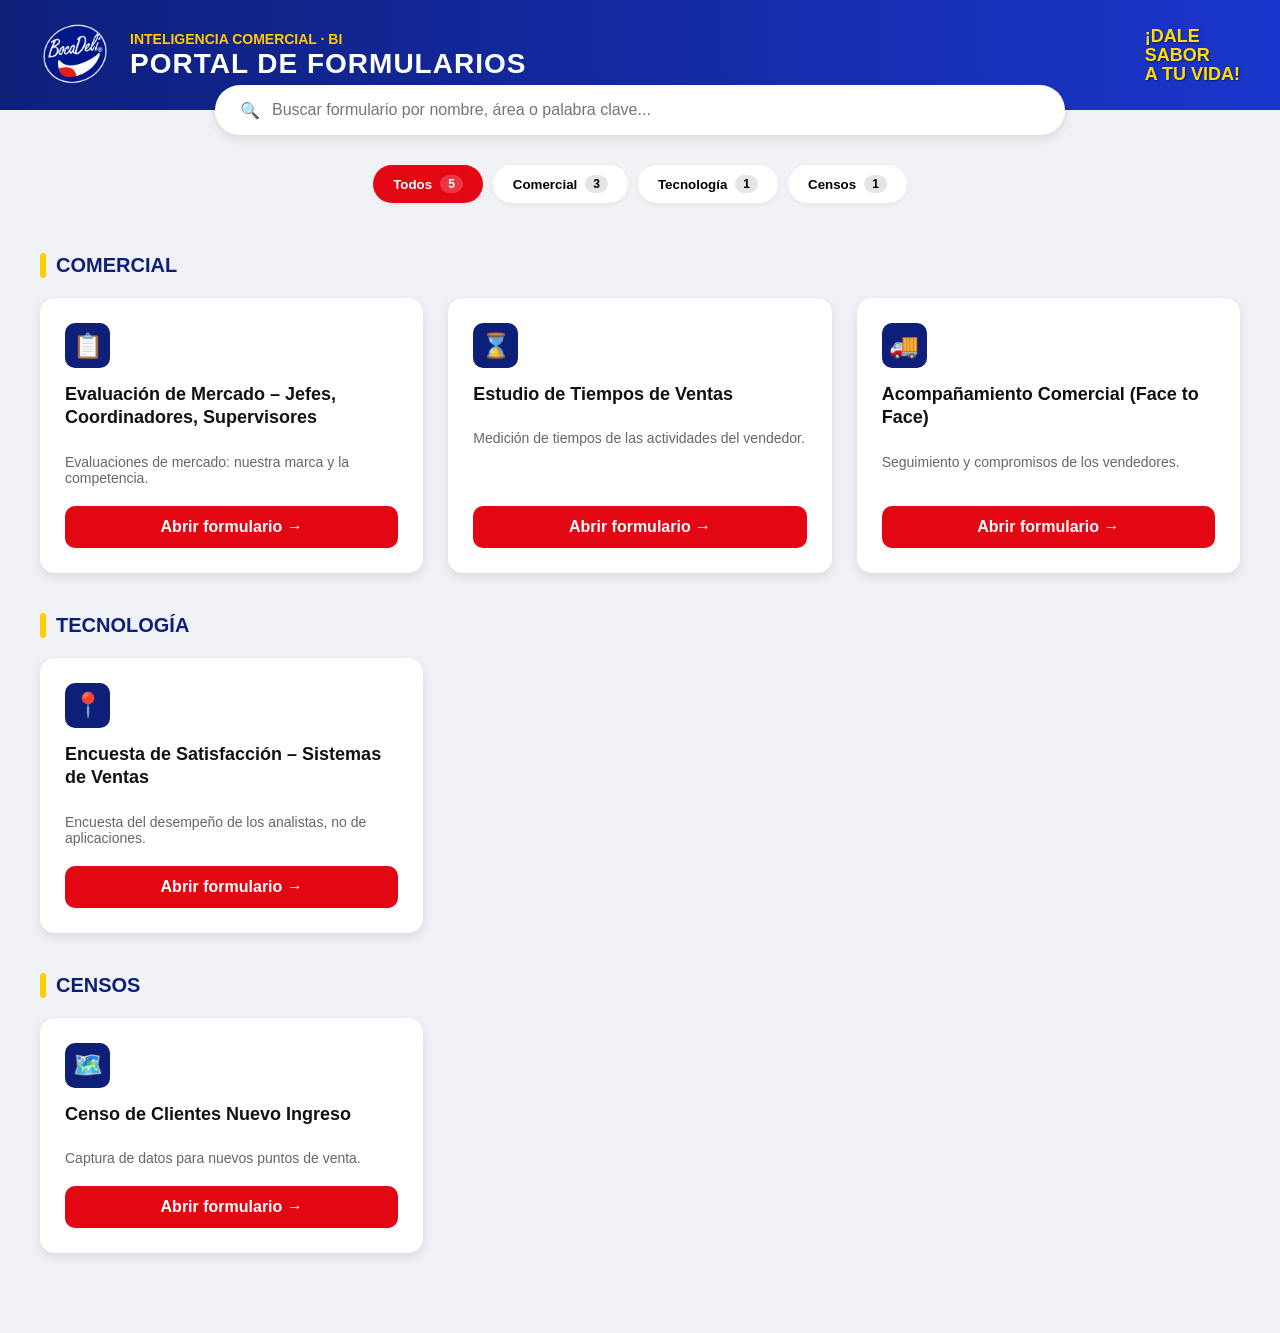
==== commit c790566e: "Add files via upload" ====
--- a/index.html
+++ b/index.html
@@ -3,59 +3,53 @@
 <head>
     <meta charset="UTF-8">
     <meta name="viewport" content="width=device-width, initial-scale=1.0">
-    <meta name="description" content="Portal oficial de formularios para personal de Bocadeli.">
-    <meta name="theme-color" content="#0E1F7A">
     <title>Portal de Formularios | Bocadeli</title>
     <link rel="stylesheet" href="style.css">
     <link rel="manifest" href="manifest.json">
-    <link rel="shortcut icon" href="logo.png" type="image/png">
-    <link rel="apple-touch-icon" href="logo.png">
+    <meta name="theme-color" content="#0E1F7A">
 </head>
 <body>
 
-    <header class="header">
-        <div class="header-container">
-            <div class="logo">
-                <img src="logo.png" alt="Bocadeli Logo" class="logo-img">
-                <div class="logo-text">
-                    <span class="brand">BOCADELI</span>
-                    <span class="subtitle">PORTAL DE FORMULARIOS</span>
+    <header class="main-header">
+        <div class="header-content">
+            <div class="logo-area">
+                <img src="logo.png" alt="Bocadeli" class="main-logo">
+                <div class="brand-text">
+                    <span class="bi-text">INTELIGENCIA COMERCIAL · BI</span>
+                    <h1>PORTAL DE FORMULARIOS</h1>
                 </div>
             </div>
-            <nav>
-                <button id="installBtn" class="btn-install hidden">Instalar Aplicación</button>
-            </nav>
+            <div class="slogan-area">
+                <img src="https://img.icons8.com/color/96/null/smiling-sun.png" style="width:40px; display:none;"> 
+                <span class="slogan">¡DALE <br><strong>SABOR</strong><br> A TU VIDA!</span>
+            </div>
         </div>
     </header>
 
+    <section class="search-section">
+        <div class="search-container">
+            <span class="search-icon">🔍</span>
+            <input type="text" id="searchInput" placeholder="Buscar formulario por nombre, área o palabra clave...">
+        </div>
+    </section>
+
+    <nav class="filter-nav">
+        <div id="filter-container" class="filter-container">
+            <!-- Los botones de filtro se generan dinámicamente -->
+        </div>
+    </nav>
+
     <main class="container">
-        <section class="hero">
-            <h1>Bienvenido al Portal</h1>
-            <p>Seleccione el formulario correspondiente para su gestión en campo.</p>
-        </section>
-
-        <div id="forms-container" class="grid-layout">
-            <!-- Cargando dinámicamente -->
-            <div class="loader-container">
-                <div class="spinner"></div>
-                <p>Cargando formularios...</p>
-            </div>
+        <div id="results-area">
+            <!-- Los formularios agrupados aparecerán aquí -->
         </div>
     </main>
 
-    <!-- UI Mensajes Especiales -->
     <div id="ios-prompt" class="ios-prompt hidden">
-        <p><strong>Instalar en iPhone:</strong> Toca el icono de compartir <svg width="20" height="20" viewBox="0 0 24 24" fill="none" stroke="currentColor" stroke-width="2"><path d="M4 12v8a2 2 0 0 0 2 2h12a2 2 0 0 0 2-2v-8M16 6l-4-4-4 4M12 2v13"/></svg> y selecciona <strong>"Añadir a pantalla de inicio"</strong>.</p>
-        <button onclick="this.parentElement.classList.add('hidden')">Entendido</button>
+        <p>Instala esta App: Toca <span class="share-icon">⎋</span> y "Añadir a pantalla de inicio".</p>
     </div>
 
-    <div id="protocol-warning" class="protocol-warning hidden">
-        ⚠️ La instalación requiere HTTPS. Use GitHub Pages para habilitar esta función.
-    </div>
-
-    <footer class="footer">
-        <p>&copy; 2024 Bocadeli - Calidad y Sabor</p>
-    </footer>
+    <button id="installBtn" class="btn-install hidden">Instalar Aplicación</button>
 
     <script src="pwa.js"></script>
     <script src="app.js"></script>
--- a/style.css
+++ b/style.css
@@ -1,187 +1,199 @@
 :root {
-    --primary: #0E1F7A;
-    --accent: #E30613;
-    --white: #ffffff;
-    --bg: #F0F2F5;
-    --text-main: #1C1E21;
-    --text-muted: #606770;
-    --shadow-sm: 0 2px 4px rgba(0,0,0,0.08);
-    --shadow-md: 0 12px 24px rgba(0,0,0,0.1);
-    --radius: 12px;
+    --azul: #0E1F7A;
+    --rojo: #E30613;
+    --gris-bg: #F0F2F5;
+    --blanco: #ffffff;
+    --shadow: 0 4px 12px rgba(0,0,0,0.1);
+    --radius: 15px;
 }
 
-* { margin: 0; padding: 0; box-sizing: border-box; }
-
 body {
-    font-family: 'Segoe UI', Roboto, Helvetica, Arial, sans-serif;
-    background-color: var(--bg);
-    color: var(--text-main);
-    line-height: 1.6;
+    font-family: 'Segoe UI', Tahoma, Geneva, Verdana, sans-serif;
+    background-color: var(--gris-bg);
+    margin: 0;
+    color: #333;
 }
 
-/* Header Estilo Fluent */
-.header {
-    background: var(--white);
-    padding: 0.8rem 1.5rem;
-    position: sticky;
-    top: 0;
-    z-index: 1000;
-    box-shadow: var(--shadow-sm);
+/* Header Corporativo */
+.main-header {
+    background: linear-gradient(90deg, var(--azul) 0%, #1a36cc 100%);
+    color: white;
+    padding: 20px 40px;
+    display: flex;
+    justify-content: center;
 }
 
-.header-container {
-    max-width: 1100px;
-    margin: 0 auto;
+.header-content {
+    width: 100%;
+    max-width: 1200px;
     display: flex;
     justify-content: space-between;
     align-items: center;
 }
 
-.logo {
+.logo-area { display: flex; align-items: center; gap: 20px; }
+.main-logo { height: 70px; }
+.bi-text { font-size: 14px; font-weight: bold; color: #ffcc00; }
+.brand-text h1 { margin: 0; font-size: 28px; letter-spacing: 1px; }
+
+.slogan { 
+    text-align: right; 
+    font-size: 18px; 
+    line-height: 1; 
+    font-weight: bold; 
+    color: #ffde00;
+    text-shadow: 1px 1px 2px rgba(0,0,0,0.5);
+}
+
+/* Buscador */
+.search-section {
+    display: flex;
+    justify-content: center;
+    margin-top: -25px;
+}
+
+.search-container {
+    background: white;
+    width: 90%;
+    max-width: 800px;
+    padding: 15px 25px;
+    border-radius: 50px;
+    box-shadow: var(--shadow);
     display: flex;
     align-items: center;
-    gap: 12px;
+    gap: 10px;
 }
 
-.logo-img {
-    height: 55px;
-    width: auto;
+.search-container input {
+    border: none;
+    width: 100%;
+    font-size: 16px;
+    outline: none;
 }
 
-.logo-text {
+/* Filtros */
+.filter-nav {
     display: flex;
-    flex-direction: column;
+    justify-content: center;
+    padding: 30px 10px 10px;
 }
 
-.brand {
-    font-weight: 900;
-    font-size: 1.4rem;
-    color: var(--primary);
-    line-height: 1;
+.filter-container {
+    display: flex;
+    gap: 10px;
+    flex-wrap: wrap;
+    justify-content: center;
 }
 
-.subtitle {
-    font-size: 0.75rem;
-    color: var(--text-muted);
-    letter-spacing: 1px;
+.filter-btn {
+    padding: 10px 20px;
+    border-radius: 30px;
+    border: none;
+    background: white;
+    cursor: pointer;
+    font-weight: bold;
+    display: flex;
+    align-items: center;
+    gap: 8px;
+    box-shadow: 0 2px 5px rgba(0,0,0,0.05);
+    transition: 0.3s;
 }
 
-.container {
-    max-width: 1100px;
-    margin: 2.5rem auto;
-    padding: 0 1.5rem;
+.filter-btn.active {
+    background: var(--rojo);
+    color: white;
 }
 
-.hero {
-    text-align: center;
-    margin-bottom: 3rem;
+.count-badge {
+    background: rgba(0,0,0,0.1);
+    padding: 2px 8px;
+    border-radius: 10px;
+    font-size: 12px;
 }
 
-.hero h1 {
-    font-size: 2.2rem;
-    color: var(--primary);
-    margin-bottom: 0.5rem;
+.filter-btn.active .count-badge { background: rgba(255,255,255,0.2); }
+
+/* Grid y Tarjetas */
+.container { max-width: 1200px; margin: 20px auto; padding: 20px; }
+
+.category-group { margin-bottom: 40px; }
+.category-title {
+    display: flex;
+    align-items: center;
+    gap: 10px;
+    color: var(--azul);
+    font-size: 20px;
+    font-weight: 800;
+    margin-bottom: 20px;
+    text-transform: uppercase;
 }
 
-/* Cards de Formularios */
-.grid-layout {
+.category-title::before {
+    content: "";
+    width: 6px;
+    height: 25px;
+    background: #ffcc00;
+    border-radius: 3px;
+}
+
+.grid {
     display: grid;
-    grid-template-columns: repeat(auto-fill, minmax(320px, 1fr));
-    gap: 20px;
+    grid-template-columns: repeat(auto-fill, minmax(300px, 1fr));
+    gap: 25px;
 }
 
 .card {
-    background: var(--white);
+    background: white;
     border-radius: var(--radius);
-    padding: 24px;
-    box-shadow: var(--shadow-sm);
-    transition: all 0.3s ease;
-    border: 1px solid rgba(0,0,0,0.05);
+    padding: 25px;
+    box-shadow: var(--shadow);
     display: flex;
     flex-direction: column;
+    transition: 0.3s;
 }
 
-.card:hover {
-    transform: translateY(-5px);
-    box-shadow: var(--shadow-md);
-}
+.card:hover { transform: translateY(-5px); }
 
-.card-icon-box {
-    width: 50px;
-    height: 50px;
-    background: #f0f4ff;
+.card-icon {
+    width: 45px;
+    height: 45px;
+    background: var(--azul);
     border-radius: 10px;
     display: flex;
     align-items: center;
     justify-content: center;
-    color: var(--primary);
-    margin-bottom: 1.2rem;
+    font-size: 24px;
+    margin-bottom: 15px;
 }
 
-.card h3 {
-    font-size: 1.3rem;
-    margin-bottom: 10px;
-    color: var(--primary);
-}
+.card h3 { margin: 0 0 10px; font-size: 18px; color: #111; line-height: 1.3; }
+.card p { color: #666; font-size: 14px; margin-bottom: 20px; flex-grow: 1; }
 
-.card p {
-    color: var(--text-muted);
-    font-size: 0.95rem;
-    margin-bottom: 20px;
-    flex-grow: 1;
-}
-
-.btn-open {
-    background: var(--primary);
+.btn-form {
+    background: var(--rojo);
     color: white;
     text-decoration: none;
     text-align: center;
     padding: 12px;
-    border-radius: 8px;
-    font-weight: 600;
-    transition: background 0.2s;
+    border-radius: 10px;
+    font-weight: bold;
+    transition: 0.3s;
 }
 
-.btn-open:hover {
-    background: var(--accent);
+.btn-form:hover { filter: brightness(1.2); }
+
+/* PWA e Instalación */
+.btn-install {
+    position: fixed; bottom: 20px; right: 20px;
+    background: var(--azul); color: white; border: none;
+    padding: 15px 25px; border-radius: 50px; cursor: pointer;
+    box-shadow: 0 4px 15px rgba(0,0,0,0.3); font-weight: bold;
 }
 
-/* Botones y Prompts */
-.btn-install {
-    background: var(--accent);
-    color: white;
-    border: none;
-    padding: 10px 20px;
-    border-radius: 50px;
-    font-weight: bold;
-    cursor: pointer;
-}
+.hidden { display: none !important; }
 
-.ios-prompt, .protocol-warning {
-    position: fixed;
-    bottom: 25px;
-    left: 50%;
-    transform: translateX(-50%);
-    width: 90%;
-    max-width: 450px;
-    background: white;
-    padding: 20px;
-    border-radius: 15px;
-    box-shadow: 0 10px 30px rgba(0,0,0,0.2);
-    z-index: 2000;
-    border-top: 4px solid var(--accent);
-}
-
-.hidden { display: none; }
-
-.footer {
-    text-align: center;
-    padding: 40px;
-    color: var(--text-muted);
-}
-
-@media (max-width: 600px) {
-    .brand { font-size: 1.1rem; }
-    .subtitle { display: none; }
-    .hero h1 { font-size: 1.7rem; }
+@media (max-width: 768px) {
+    .header-content { flex-direction: column; text-align: center; }
+    .slogan-area { display: none; }
+    .brand-text h1 { font-size: 20px; }
 }
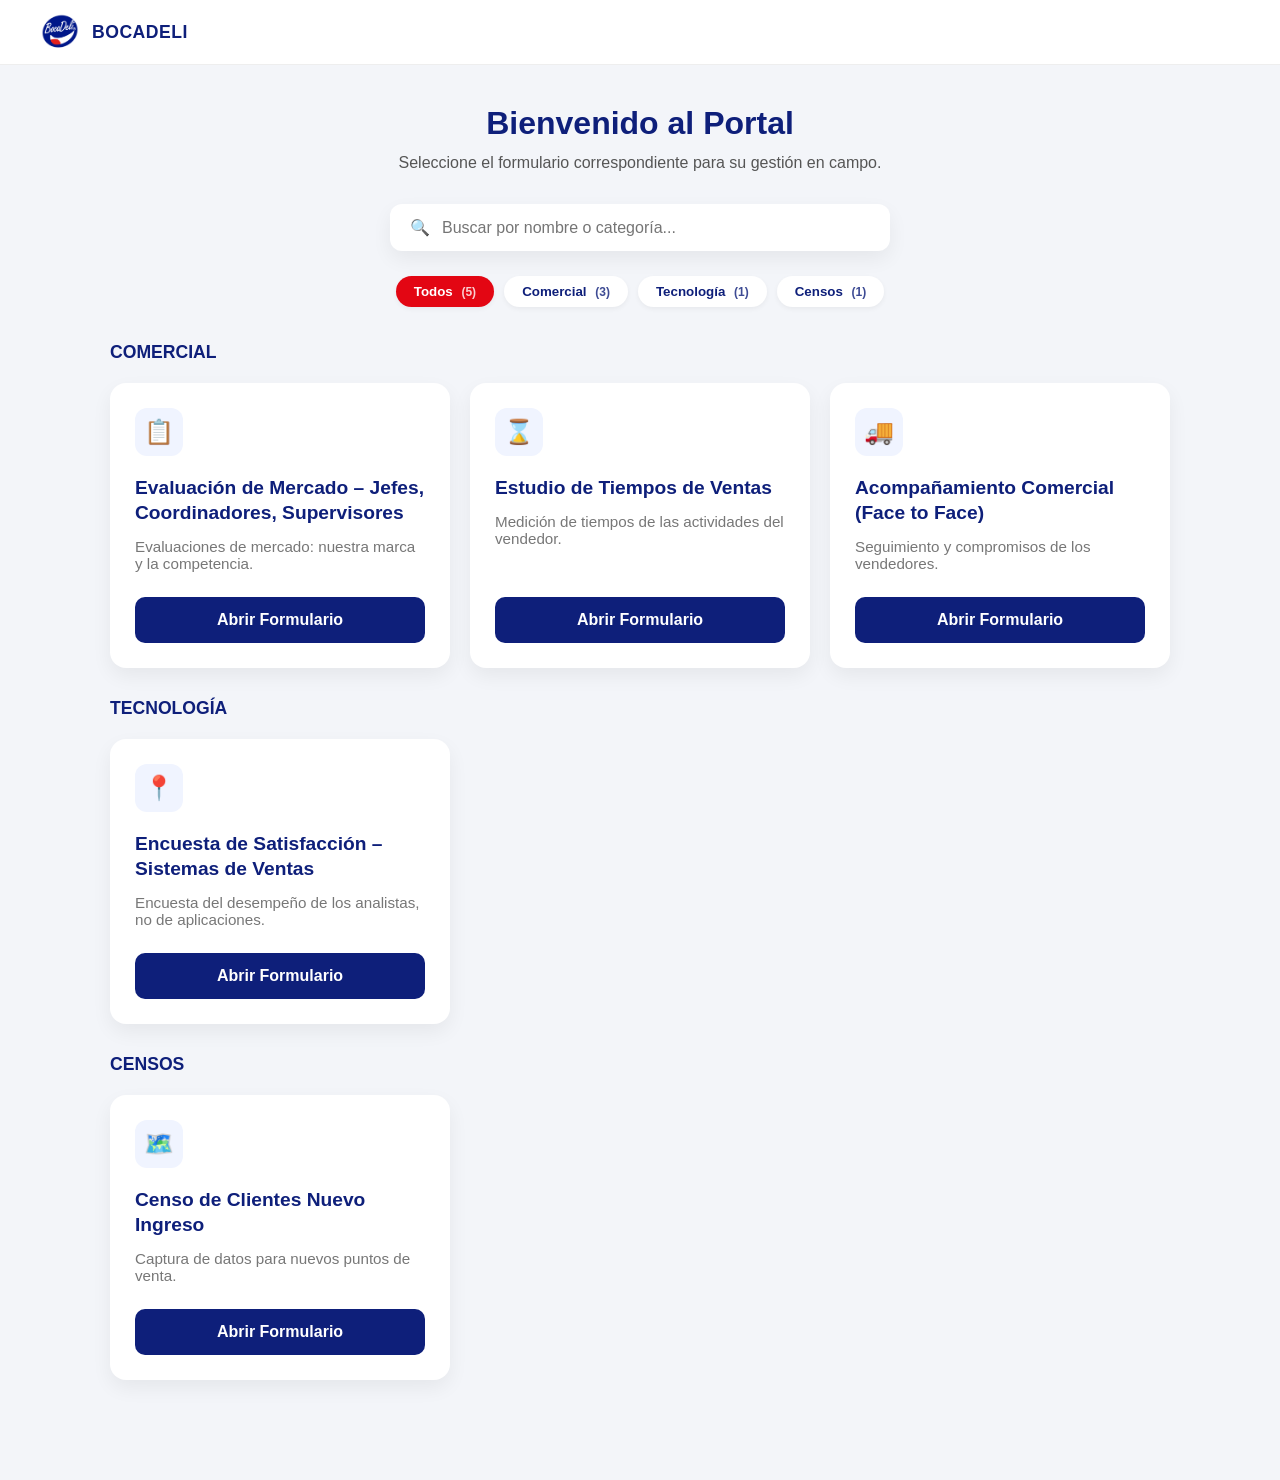
==== commit 776e085f: "Add files via upload" ====
--- a/index.html
+++ b/index.html
@@ -2,52 +2,47 @@
 <html lang="es">
 <head>
     <meta charset="UTF-8">
-    <meta name="viewport" content="width=device-width, initial-scale=1.0">
+    <meta name="viewport" content="width=device-width, initial-scale=1.0, maximum-scale=1.0, user-scalable=no">
     <title>Portal de Formularios | Bocadeli</title>
     <link rel="stylesheet" href="style.css">
     <link rel="manifest" href="manifest.json">
     <meta name="theme-color" content="#0E1F7A">
+    <link rel="icon" href="logo.png">
 </head>
 <body>
 
-    <header class="main-header">
-        <div class="header-content">
-            <div class="logo-area">
-                <img src="logo.png" alt="Bocadeli" class="main-logo">
-                <div class="brand-text">
-                    <span class="bi-text">INTELIGENCIA COMERCIAL · BI</span>
-                    <h1>PORTAL DE FORMULARIOS</h1>
-                </div>
-            </div>
-            <div class="slogan-area">
-                <img src="https://img.icons8.com/color/96/null/smiling-sun.png" style="width:40px; display:none;"> 
-                <span class="slogan">¡DALE <br><strong>SABOR</strong><br> A TU VIDA!</span>
-            </div>
+    <header class="navbar">
+        <div class="navbar-content">
+            <img src="logo.png" alt="Bocadeli" class="nav-logo">
+            <span class="nav-title">BOCADELI</span>
         </div>
     </header>
 
-    <section class="search-section">
-        <div class="search-container">
-            <span class="search-icon">🔍</span>
-            <input type="text" id="searchInput" placeholder="Buscar formulario por nombre, área o palabra clave...">
-        </div>
-    </section>
+    <main class="main-content">
+        <section class="hero">
+            <h1>Bienvenido al Portal</h1>
+            <p>Seleccione el formulario correspondiente para su gestión en campo.</p>
+        </section>
 
-    <nav class="filter-nav">
-        <div id="filter-container" class="filter-container">
-            <!-- Los botones de filtro se generan dinámicamente -->
-        </div>
-    </nav>
+        <!-- BUSCADOR CORREGIDO -->
+        <section class="search-area">
+            <div class="search-box">
+                <span class="search-icon">🔍</span>
+                <input type="text" id="searchInput" placeholder="Buscar por nombre o categoría...">
+            </div>
+        </section>
 
-    <main class="container">
-        <div id="results-area">
-            <!-- Los formularios agrupados aparecerán aquí -->
+        <!-- FILTROS RESPONSIVE -->
+        <nav class="filter-wrapper">
+            <div id="filter-container" class="filter-container">
+                <!-- Botones se cargan aquí -->
+            </div>
+        </nav>
+
+        <div id="results-area" class="results-area">
+            <!-- Cards se cargan aquí -->
         </div>
     </main>
-
-    <div id="ios-prompt" class="ios-prompt hidden">
-        <p>Instala esta App: Toca <span class="share-icon">⎋</span> y "Añadir a pantalla de inicio".</p>
-    </div>
 
     <button id="installBtn" class="btn-install hidden">Instalar Aplicación</button>
 
--- a/style.css
+++ b/style.css
@@ -1,199 +1,202 @@
 :root {
     --azul: #0E1F7A;
     --rojo: #E30613;
-    --gris-bg: #F0F2F5;
-    --blanco: #ffffff;
-    --shadow: 0 4px 12px rgba(0,0,0,0.1);
-    --radius: 15px;
-}
+    --bg: #F3F5F9;
+    --white: #ffffff;
+    --text: #1a1a1a;
+    --shadow: 0 8px 20px rgba(0,0,0,0.06);
+}
+
+* { box-sizing: border-box; margin: 0; padding: 0; }
 
 body {
-    font-family: 'Segoe UI', Tahoma, Geneva, Verdana, sans-serif;
-    background-color: var(--gris-bg);
-    margin: 0;
-    color: #333;
-}
-
-/* Header Corporativo */
-.main-header {
-    background: linear-gradient(90deg, var(--azul) 0%, #1a36cc 100%);
-    color: white;
-    padding: 20px 40px;
+    font-family: -apple-system, BlinkMacSystemFont, "Segoe UI", Roboto, Helvetica, Arial, sans-serif;
+    background-color: var(--bg);
+    color: var(--text);
+    padding-bottom: 50px;
+}
+
+/* Navbar limpio como tu captura */
+.navbar {
+    background: var(--white);
+    padding: 12px 20px;
+    border-bottom: 1px solid #eee;
+    position: sticky;
+    top: 0;
+    z-index: 1000;
+}
+
+.navbar-content {
+    display: flex;
+    align-items: center;
+    gap: 12px;
+    max-width: 1200px;
+    margin: 0 auto;
+}
+
+.nav-logo { height: 40px; }
+.nav-title { font-weight: 800; color: var(--azul); font-size: 1.1rem; letter-spacing: 0.5px; }
+
+/* Hero Section */
+.hero {
+    text-align: center;
+    padding: 40px 20px 20px;
+    max-width: 800px;
+    margin: 0 auto;
+}
+
+.hero h1 { color: var(--azul); font-size: 2rem; margin-bottom: 10px; }
+.hero p { color: #555; font-size: 1rem; line-height: 1.4; }
+
+/* Buscador corregido para móviles */
+.search-area {
+    padding: 10px 20px;
     display: flex;
     justify-content: center;
 }
 
-.header-content {
+.search-box {
+    background: var(--white);
     width: 100%;
-    max-width: 1200px;
-    display: flex;
-    justify-content: space-between;
-    align-items: center;
-}
-
-.logo-area { display: flex; align-items: center; gap: 20px; }
-.main-logo { height: 70px; }
-.bi-text { font-size: 14px; font-weight: bold; color: #ffcc00; }
-.brand-text h1 { margin: 0; font-size: 28px; letter-spacing: 1px; }
-
-.slogan { 
-    text-align: right; 
-    font-size: 18px; 
-    line-height: 1; 
-    font-weight: bold; 
-    color: #ffde00;
-    text-shadow: 1px 1px 2px rgba(0,0,0,0.5);
-}
-
-/* Buscador */
-.search-section {
-    display: flex;
-    justify-content: center;
-    margin-top: -25px;
-}
-
-.search-container {
-    background: white;
-    width: 90%;
-    max-width: 800px;
-    padding: 15px 25px;
-    border-radius: 50px;
+    max-width: 500px;
+    padding: 14px 20px;
+    border-radius: 12px;
     box-shadow: var(--shadow);
     display: flex;
     align-items: center;
-    gap: 10px;
-}
-
-.search-container input {
+    gap: 12px;
+}
+
+.search-box input {
     border: none;
+    outline: none;
     width: 100%;
     font-size: 16px;
-    outline: none;
-}
-
-/* Filtros */
-.filter-nav {
+}
+
+/* Filtros con scroll lateral en móviles */
+.filter-wrapper {
+    overflow-x: auto;
+    padding: 15px 20px;
     display: flex;
     justify-content: center;
-    padding: 30px 10px 10px;
+    -webkit-overflow-scrolling: touch;
 }
 
 .filter-container {
     display: flex;
     gap: 10px;
-    flex-wrap: wrap;
-    justify-content: center;
 }
 
 .filter-btn {
-    padding: 10px 20px;
-    border-radius: 30px;
+    padding: 8px 18px;
+    border-radius: 20px;
     border: none;
-    background: white;
+    background: var(--white);
+    color: var(--azul);
+    font-weight: 700;
+    white-space: nowrap;
     cursor: pointer;
-    font-weight: bold;
-    display: flex;
-    align-items: center;
-    gap: 8px;
     box-shadow: 0 2px 5px rgba(0,0,0,0.05);
-    transition: 0.3s;
 }
 
 .filter-btn.active {
     background: var(--rojo);
-    color: white;
+    color: var(--white);
 }
 
 .count-badge {
-    background: rgba(0,0,0,0.1);
-    padding: 2px 8px;
-    border-radius: 10px;
-    font-size: 12px;
-}
-
-.filter-btn.active .count-badge { background: rgba(255,255,255,0.2); }
-
-/* Grid y Tarjetas */
-.container { max-width: 1200px; margin: 20px auto; padding: 20px; }
-
-.category-group { margin-bottom: 40px; }
+    font-size: 0.75rem;
+    opacity: 0.8;
+    margin-left: 5px;
+}
+
+/* Cards como tu captura */
+.results-area {
+    max-width: 1100px;
+    margin: 0 auto;
+    padding: 20px;
+}
+
+.category-group { margin-bottom: 30px; }
+
 .category-title {
-    display: flex;
-    align-items: center;
-    gap: 10px;
+    font-size: 1.1rem;
+    font-weight: 800;
     color: var(--azul);
-    font-size: 20px;
-    font-weight: 800;
     margin-bottom: 20px;
+    display: flex;
+    align-items: center;
+    gap: 8px;
     text-transform: uppercase;
-}
-
-.category-title::before {
-    content: "";
-    width: 6px;
-    height: 25px;
-    background: #ffcc00;
-    border-radius: 3px;
 }
 
 .grid {
     display: grid;
     grid-template-columns: repeat(auto-fill, minmax(300px, 1fr));
-    gap: 25px;
+    gap: 20px;
 }
 
 .card {
-    background: white;
-    border-radius: var(--radius);
+    background: var(--white);
+    border-radius: 16px;
     padding: 25px;
     box-shadow: var(--shadow);
     display: flex;
     flex-direction: column;
-    transition: 0.3s;
-}
-
-.card:hover { transform: translateY(-5px); }
+}
 
 .card-icon {
-    width: 45px;
-    height: 45px;
-    background: var(--azul);
-    border-radius: 10px;
+    width: 48px;
+    height: 48px;
+    background: #f0f4ff;
+    border-radius: 12px;
     display: flex;
     align-items: center;
     justify-content: center;
     font-size: 24px;
-    margin-bottom: 15px;
-}
-
-.card h3 { margin: 0 0 10px; font-size: 18px; color: #111; line-height: 1.3; }
-.card p { color: #666; font-size: 14px; margin-bottom: 20px; flex-grow: 1; }
+    margin-bottom: 20px;
+}
+
+.card h3 { 
+    color: var(--azul); 
+    font-size: 1.2rem; 
+    margin-bottom: 12px;
+    line-height: 1.3;
+}
+
+.card p { 
+    color: #777; 
+    font-size: 0.95rem; 
+    margin-bottom: 25px; 
+    flex-grow: 1; 
+}
 
 .btn-form {
-    background: var(--rojo);
-    color: white;
+    background: var(--azul); /* Azul oscuro como tu captura */
+    color: var(--white);
     text-decoration: none;
     text-align: center;
-    padding: 12px;
+    padding: 14px;
     border-radius: 10px;
-    font-weight: bold;
-    transition: 0.3s;
-}
-
-.btn-form:hover { filter: brightness(1.2); }
-
-/* PWA e Instalación */
+    font-weight: 700;
+}
+
+/* Botón Instalar */
 .btn-install {
-    position: fixed; bottom: 20px; right: 20px;
-    background: var(--azul); color: white; border: none;
-    padding: 15px 25px; border-radius: 50px; cursor: pointer;
-    box-shadow: 0 4px 15px rgba(0,0,0,0.3); font-weight: bold;
+    position: fixed; bottom: 20px; left: 50%;
+    transform: translateX(-50%);
+    background: var(--rojo); color: white; border: none;
+    padding: 12px 25px; border-radius: 30px;
+    font-weight: bold; box-shadow: 0 4px 15px rgba(0,0,0,0.2);
 }
 
 .hidden { display: none !important; }
 
-@media (max-width: 768px) {
-    .header-content { flex-direction: column; text-align: center; }
-    .slogan-area { display: none; }
-    .brand-text h1 { font-size: 20px; }
+/* Ajustes para móviles */
+@media (max-width: 600px) {
+    .filter-wrapper { justify-content: flex-start; }
+    .hero h1 { font-size: 1.6rem; }
+    .grid { grid-template-columns: 1fr; }
+    .navbar-content { justify-content: center; }
 }
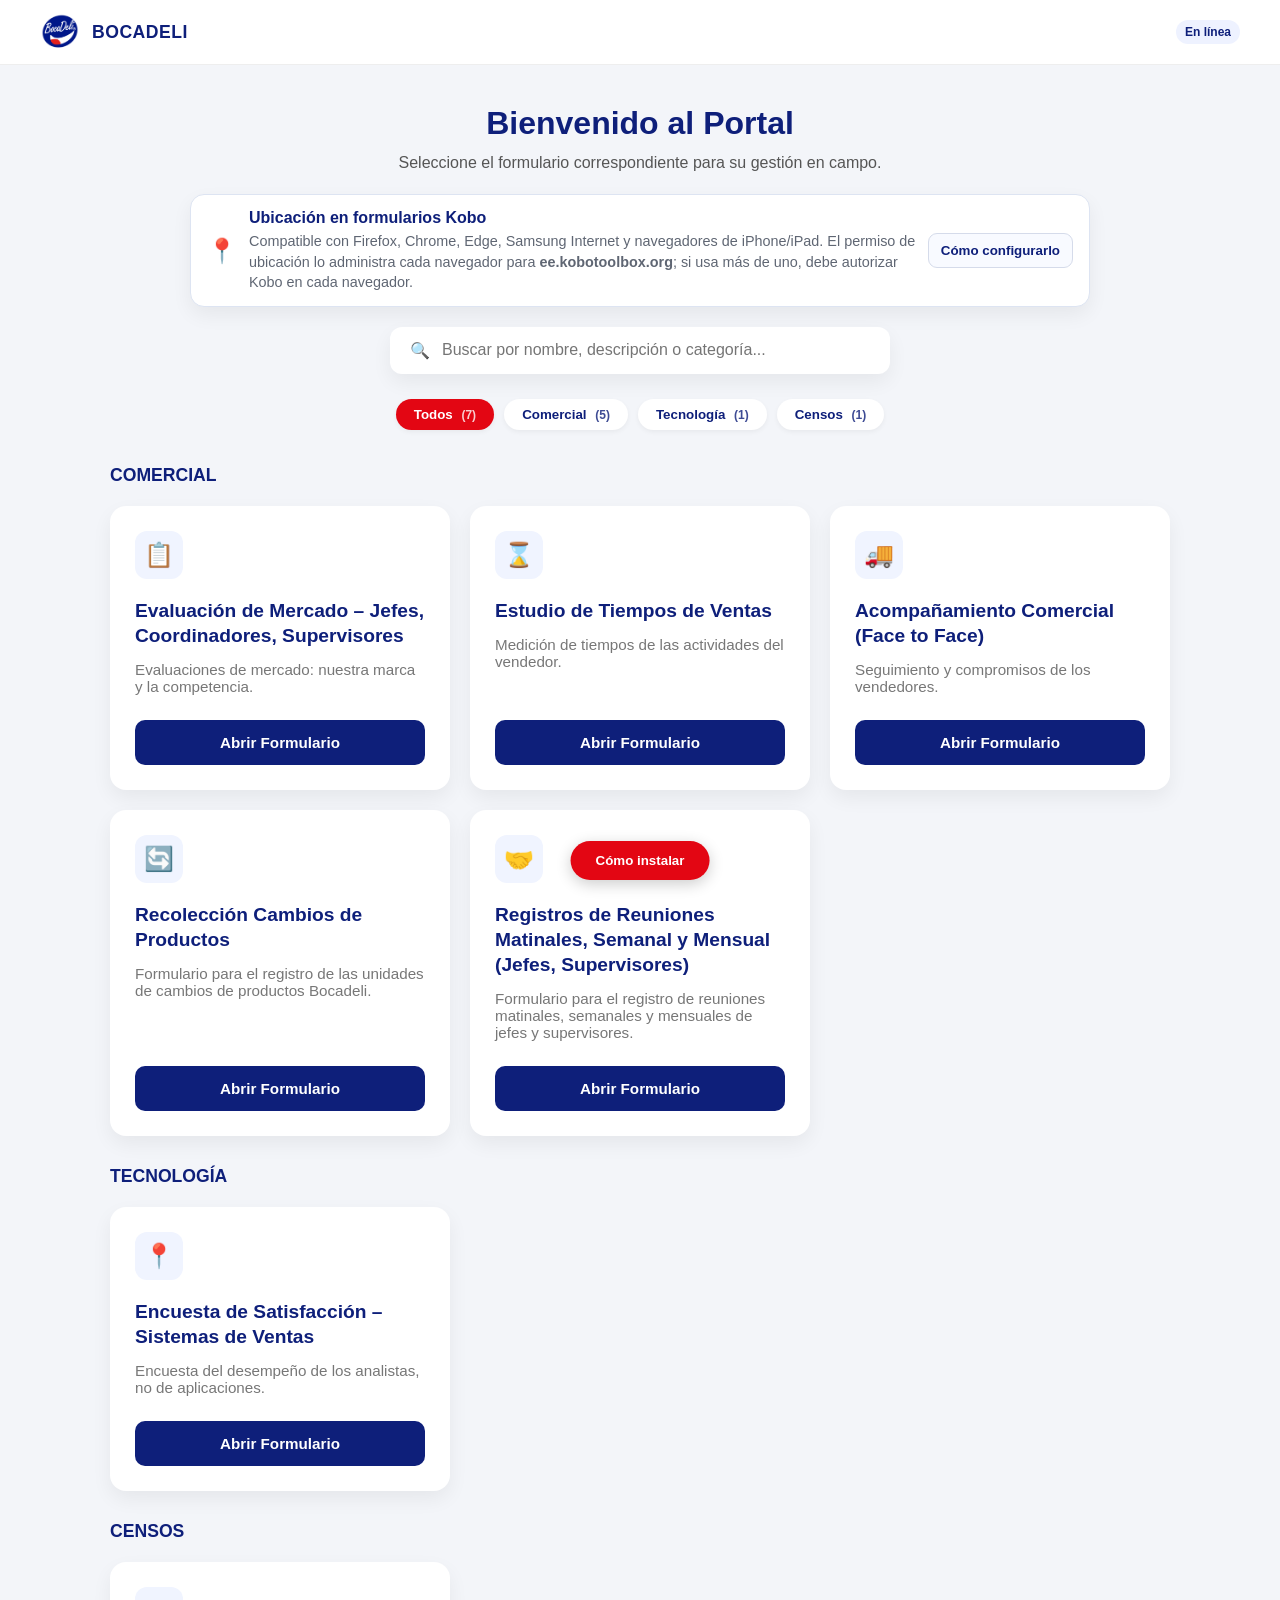
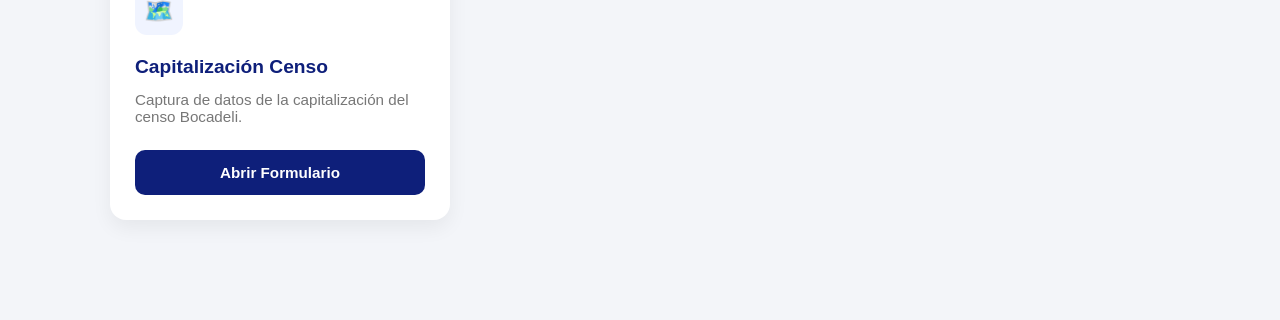
==== commit 841fb2c3: "Add files via upload" ====
--- a/index.html
+++ b/index.html
@@ -3,6 +3,7 @@
 <head>
     <meta charset="UTF-8">
     <meta name="viewport" content="width=device-width, initial-scale=1.0, maximum-scale=1.0, user-scalable=no">
+    <meta name="description" content="Portal de formularios de campo Bocadeli">
     <title>Portal de Formularios | Bocadeli</title>
     <link rel="stylesheet" href="style.css">
     <link rel="manifest" href="manifest.json">
@@ -15,6 +16,7 @@
         <div class="navbar-content">
             <img src="logo.png" alt="Bocadeli" class="nav-logo">
             <span class="nav-title">BOCADELI</span>
+            <span id="connectionStatus" class="connection-status" aria-live="polite">En línea</span>
         </div>
     </header>
 
@@ -24,29 +26,70 @@
             <p>Seleccione el formulario correspondiente para su gestión en campo.</p>
         </section>
 
-        <!-- BUSCADOR CORREGIDO -->
+        <section class="location-notice" aria-label="Información de ubicación">
+            <div class="location-notice-icon" aria-hidden="true">📍</div>
+            <div class="location-notice-content">
+                <strong>Ubicación en formularios Kobo</strong>
+                <p>Compatible con Firefox, Chrome, Edge, Samsung Internet y navegadores de iPhone/iPad. El permiso de ubicación lo administra cada navegador para <b>ee.kobotoolbox.org</b>; si usa más de uno, debe autorizar Kobo en cada navegador.</p>
+            </div>
+            <button id="locationHelpBtn" type="button" class="btn-location-help">Cómo configurarlo</button>
+        </section>
+
         <section class="search-area">
             <div class="search-box">
-                <span class="search-icon">🔍</span>
-                <input type="text" id="searchInput" placeholder="Buscar por nombre o categoría...">
+                <span class="search-icon" aria-hidden="true">🔍</span>
+                <input type="search" id="searchInput" placeholder="Buscar por nombre, descripción o categoría..." autocomplete="off" aria-label="Buscar formularios">
             </div>
         </section>
 
-        <!-- FILTROS RESPONSIVE -->
-        <nav class="filter-wrapper">
-            <div id="filter-container" class="filter-container">
-                <!-- Botones se cargan aquí -->
-            </div>
+        <nav class="filter-wrapper" aria-label="Categorías de formularios">
+            <div id="filter-container" class="filter-container"></div>
         </nav>
 
-        <div id="results-area" class="results-area">
-            <!-- Cards se cargan aquí -->
-        </div>
+        <div id="results-area" class="results-area" aria-live="polite"></div>
     </main>
 
-    <button id="installBtn" class="btn-install hidden">Instalar Aplicación</button>
+    <button id="installBtn" class="btn-install hidden" type="button">Instalar Aplicación</button>
 
-    <script src="pwa.js"></script>
-    <script src="app.js"></script>
+    <div id="locationModal" class="modal-overlay hidden" role="dialog" aria-modal="true" aria-hidden="true" aria-labelledby="locationModalTitle">
+        <div class="modal-card">
+            <button id="closeLocationModal" class="modal-close" type="button" aria-label="Cerrar">×</button>
+            <h2 id="locationModalTitle">Configurar ubicación para Kobo</h2>
+            <p class="modal-intro">El portal no está amarrado a un navegador específico. La ubicación la solicita el formulario de <strong>ee.kobotoolbox.org</strong> y cada navegador conserva sus propios permisos.</p>
+
+            <h3 class="modal-subtitle">Android — Firefox, Chrome, Edge, Samsung Internet u otro navegador</h3>
+            <ol class="location-steps">
+                <li>Mantenga activa la ubicación del teléfono.</li>
+                <li>En los permisos de Android para el navegador que esté usando, habilite <strong>Ubicación</strong> mientras se usa la aplicación y, si aparece, <strong>Ubicación precisa</strong>.</li>
+                <li>Abra un formulario Kobo y autorice el acceso a la ubicación. Si el navegador ofrece una opción para <strong>recordar</strong> o <strong>mantener</strong> la decisión, actívela.</li>
+                <li>En Firefox, si aparece <strong>“Recordar esta decisión”</strong>, márquela para evitar que el permiso quede únicamente temporal.</li>
+            </ol>
+
+            <h3 class="modal-subtitle">iPhone / iPad</h3>
+            <ol class="location-steps">
+                <li>Active <strong>Servicios de localización</strong> en iOS.</li>
+                <li>Conceda ubicación al navegador que utilice (Safari, Firefox, Chrome u otro) mientras la app esté en uso.</li>
+                <li>Al abrir Kobo, permita también la ubicación para el sitio. En Safari puede revisar el permiso del sitio desde la configuración de Safari o la configuración del sitio web.</li>
+            </ol>
+
+            <div class="modal-note">
+                <strong>Importante:</strong> una página web no puede forzar un permiso de ubicación “para siempre”. La duración depende del navegador y del sistema operativo. Además, los permisos no se comparten entre Firefox, Chrome, Safari u otros navegadores; si una persona cambia de navegador, debe autorizar Kobo en ese navegador también.
+            </div>
+        </div>
+    </div>
+
+    <div id="installHelpModal" class="modal-overlay hidden" role="dialog" aria-modal="true" aria-hidden="true" aria-labelledby="installHelpTitle">
+        <div class="modal-card">
+            <button id="closeInstallHelp" class="modal-close" type="button" aria-label="Cerrar">×</button>
+            <h2 id="installHelpTitle">Instalar el Portal Bocadeli</h2>
+            <p id="installHelpText" class="modal-intro">Abra el menú de su navegador y busque una opción como “Instalar”, “Añadir a pantalla de inicio” o “Agregar a pantalla de inicio”. El nombre puede variar según el navegador y el teléfono.</p>
+            <div class="modal-note">
+                <strong>Nota:</strong> el portal puede usarse sin instalarlo. La instalación solo facilita el acceso desde el icono de la pantalla de inicio.
+            </div>
+        </div>
+    </div>
+
+    <script src="pwa.js" defer></script>
+    <script src="app.js" defer></script>
 </body>
-</html>+</html>
--- a/style.css
+++ b/style.css
@@ -173,13 +173,154 @@
 }
 
 .btn-form {
-    background: var(--azul); /* Azul oscuro como tu captura */
+    background: var(--azul);
     color: var(--white);
     text-decoration: none;
     text-align: center;
     padding: 14px;
+    border: none;
     border-radius: 10px;
     font-weight: 700;
+    font-size: 0.95rem;
+    cursor: pointer;
+}
+
+.btn-form:hover, .btn-form:focus-visible {
+    filter: brightness(1.08);
+}
+
+.empty-state {
+    text-align: center;
+    padding: 40px 20px;
+    color: #6b7280;
+}
+
+.connection-status {
+    margin-left: auto;
+    padding: 5px 9px;
+    border-radius: 999px;
+    font-size: 0.75rem;
+    font-weight: 700;
+    background: #eef2ff;
+    color: var(--azul);
+}
+
+.connection-status.offline {
+    background: #fff1f2;
+    color: #b42318;
+}
+
+.location-notice {
+    max-width: 900px;
+    margin: 0 auto 10px;
+    padding: 14px 16px;
+    background: #ffffff;
+    border: 1px solid #dde4f2;
+    border-radius: 14px;
+    display: grid;
+    grid-template-columns: auto 1fr auto;
+    align-items: center;
+    gap: 12px;
+    box-shadow: var(--shadow);
+}
+
+.location-notice-icon {
+    font-size: 24px;
+}
+
+.location-notice-content strong {
+    color: var(--azul);
+}
+
+.location-notice-content p {
+    color: #5f6673;
+    font-size: 0.9rem;
+    margin-top: 4px;
+    line-height: 1.4;
+}
+
+.btn-location-help {
+    border: 1px solid #d5dbea;
+    background: #f8faff;
+    color: var(--azul);
+    border-radius: 9px;
+    padding: 9px 12px;
+    font-weight: 700;
+    cursor: pointer;
+    white-space: nowrap;
+}
+
+.modal-open { overflow: hidden; }
+
+.modal-overlay {
+    position: fixed;
+    inset: 0;
+    z-index: 3000;
+    background: rgba(10, 19, 50, 0.58);
+    display: flex;
+    align-items: center;
+    justify-content: center;
+    padding: 20px;
+}
+
+.modal-card {
+    position: relative;
+    width: min(620px, 100%);
+    max-height: 88vh;
+    overflow-y: auto;
+    background: #fff;
+    border-radius: 18px;
+    padding: 28px;
+    box-shadow: 0 24px 70px rgba(0,0,0,.22);
+}
+
+.modal-card h2 {
+    color: var(--azul);
+    margin-bottom: 12px;
+    padding-right: 32px;
+}
+
+.modal-intro {
+    color: #4b5563;
+    line-height: 1.55;
+}
+
+.modal-close {
+    position: absolute;
+    top: 12px;
+    right: 14px;
+    border: none;
+    background: transparent;
+    color: #6b7280;
+    font-size: 30px;
+    line-height: 1;
+    cursor: pointer;
+}
+
+
+.modal-subtitle {
+    color: var(--azul);
+    font-size: 1rem;
+    margin-top: 20px;
+    margin-bottom: 6px;
+}
+
+.location-steps {
+    margin: 18px 0;
+    padding-left: 24px;
+    color: #374151;
+    line-height: 1.55;
+}
+
+.location-steps li + li { margin-top: 9px; }
+
+.modal-note {
+    background: #f3f6ff;
+    color: #344054;
+    border-left: 4px solid var(--azul);
+    padding: 12px 14px;
+    border-radius: 8px;
+    line-height: 1.45;
 }
 
 /* Botón Instalar */
@@ -196,7 +337,19 @@
 /* Ajustes para móviles */
 @media (max-width: 600px) {
     .filter-wrapper { justify-content: flex-start; }
+    .hero { padding-top: 28px; }
     .hero h1 { font-size: 1.6rem; }
     .grid { grid-template-columns: 1fr; }
-    .navbar-content { justify-content: center; }
+    .navbar-content { justify-content: flex-start; }
+    .connection-status { margin-left: auto; }
+    .location-notice {
+        margin: 0 16px 8px;
+        grid-template-columns: auto 1fr;
+        align-items: start;
+    }
+    .btn-location-help {
+        grid-column: 1 / -1;
+        width: 100%;
+    }
+    .modal-card { padding: 24px 20px; }
 }
